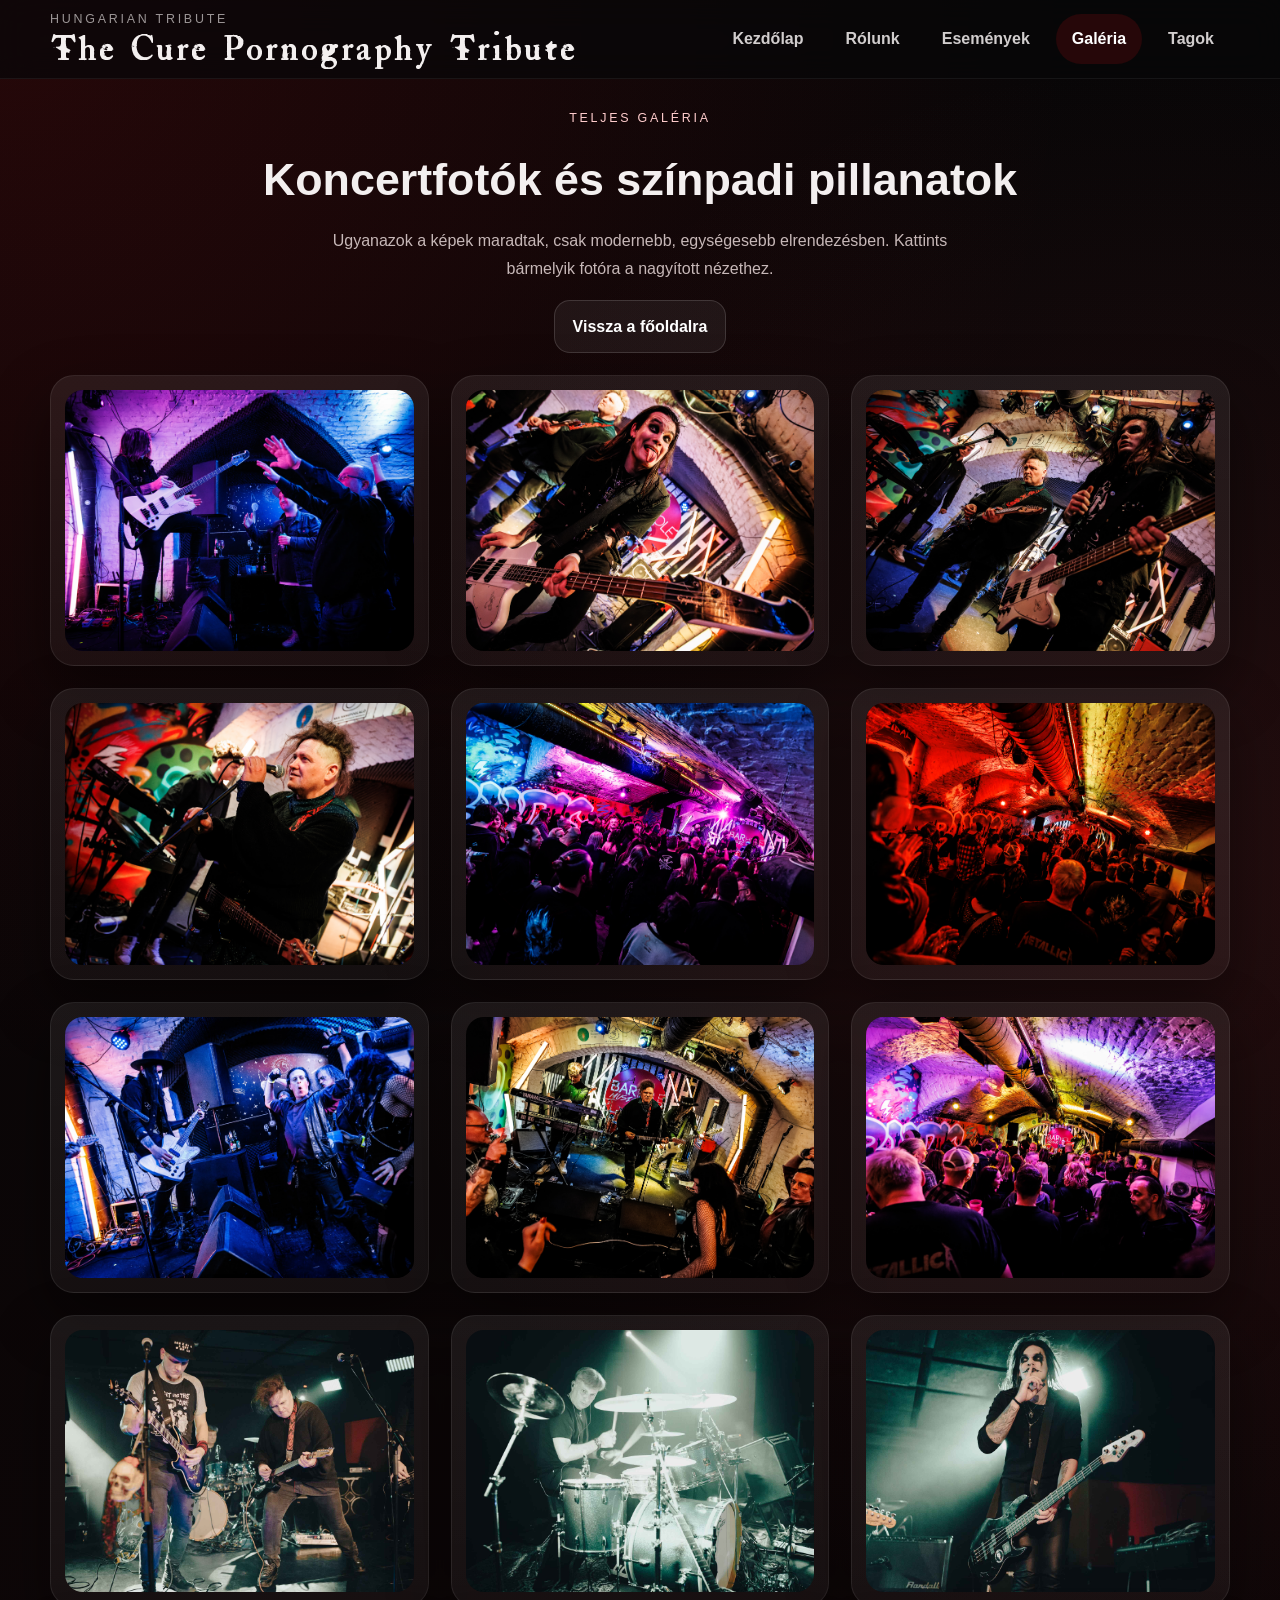
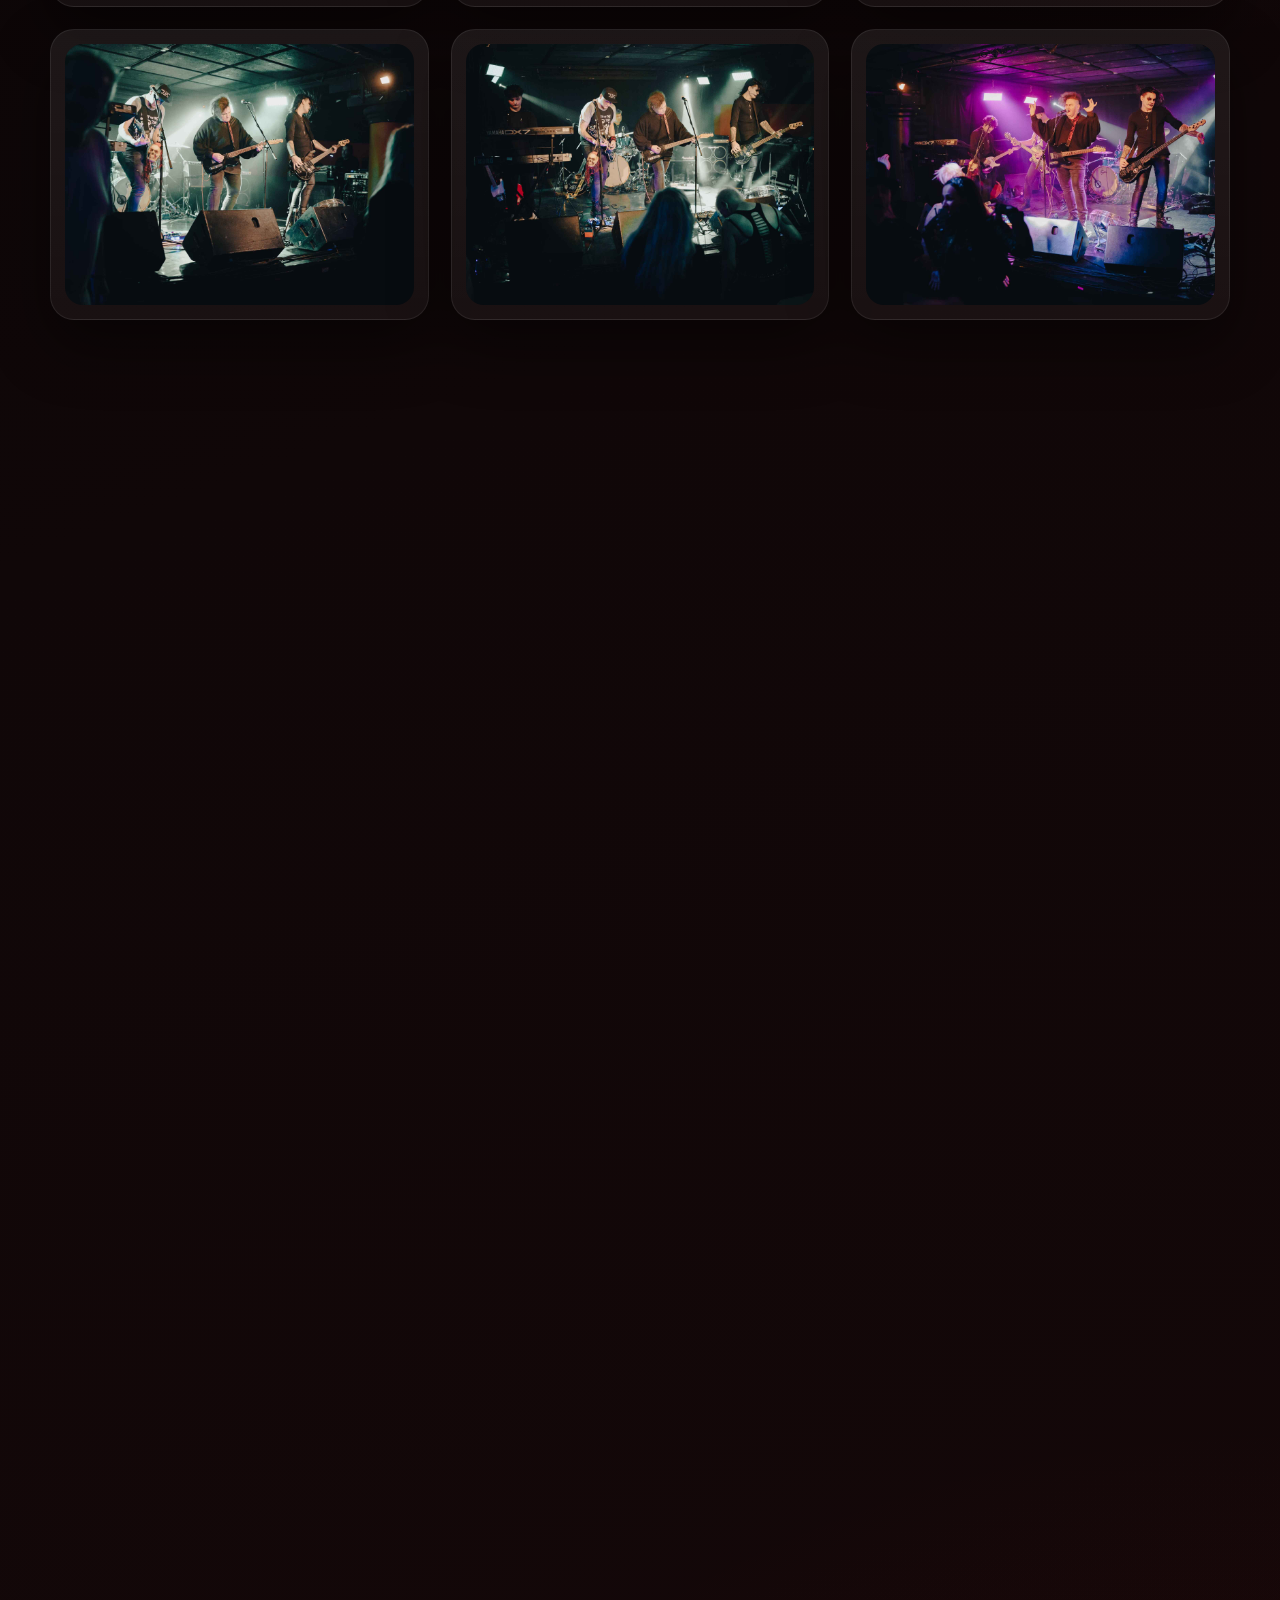
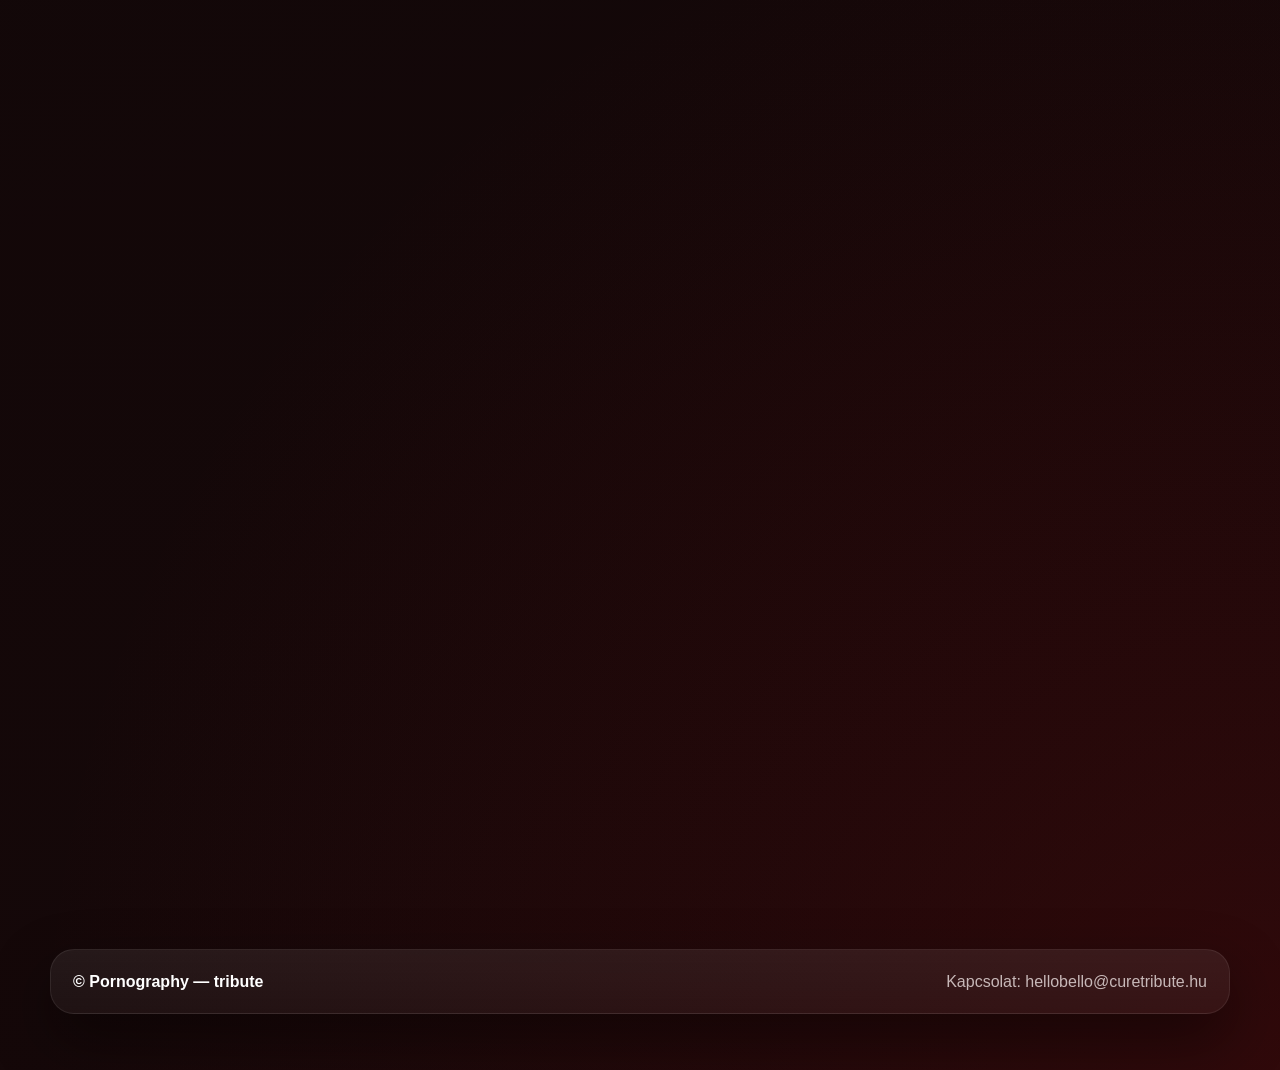
==== index2.html @ 9ff71783 "feltoltes feltoltes" ====
<!doctype html>
<html lang="hu">
<head>
  <meta charset="utf-8" />
  <meta name="viewport" content="width=device-width,initial-scale=1" />
  <meta name="author" content="Gaal Hunor">
  <meta name="keywords" content="The Cure Pornography Tribute, Pornography Tribute">
  <meta name="description" content="Ez a The Cure Pornography Tribute hivatalos oldala">
  <title>The Cure Pornography Tribute – Galéria</title>
  <link rel="stylesheet" href="style.css">
  <script src="JavaScript/app.js" defer></script>
</head>
<body>
  <header class="site-header">
    <div class="inner">
      <a class="brand" href="./index.html">
        <span class="eyebrow">Hungarian Tribute</span>
        <span class="title">The Cure Pornography Tribute</span>
      </a>
      <button class="nav-toggle" aria-label="Menü megnyitása">☰</button>
      <nav class="site-nav">
        <a href="./index.html">Kezdőlap</a>
        <a href="./index3.html">Rólunk</a>
        <a href="./index4.html">Események</a>
        <a class="active" href="./index2.html">Galéria</a>
        <a href="./index5.html">Tagok</a>
      </nav>
    </div>
  </header>

  <section class="section">
    <div class="section-head center reveal">
      <span class="eyebrow">Teljes galéria</span>
      <h2>Koncertfotók és színpadi pillanatok</h2>
      <center>
        <p>Ugyanazok a képek maradtak, csak modernebb, egységesebb elrendezésben. Kattints bármelyik fotóra a nagyított nézethez.</p>
      </center>
      <div class="anchor-box">
        <a class="btn btn-secondary" href="./index.html">Vissza a főoldalra</a>
      </div>
    </div>
    <div class="gallery-grid compact">
        <div class="gallery-card reveal"><img src="./Images/koncert 36.jpg" alt="Koncertkép 24" data-open-modal="true"></div>
        <div class="gallery-card reveal"><img src="./Images/koncert 35.jpg" alt="Koncertkép 24" data-open-modal="true"></div>
        <div class="gallery-card reveal"><img src="./Images/koncert 34.jpg" alt="Koncertkép 24" data-open-modal="true"></div>
        <div class="gallery-card reveal"><img src="./Images/koncert 33.jpg" alt="Koncertkép 24" data-open-modal="true"></div>
        <div class="gallery-card reveal"><img src="./Images/koncert 32.jpg" alt="Koncertkép 24" data-open-modal="true"></div>
        <div class="gallery-card reveal"><img src="./Images/koncert 31.jpg" alt="Koncertkép 24" data-open-modal="true"></div>
        <div class="gallery-card reveal"><img src="./Images/koncert 30.jpg" alt="Koncertkép 24" data-open-modal="true"></div>
        <div class="gallery-card reveal"><img src="./Images/koncert 29.jpg" alt="Koncertkép 24" data-open-modal="true"></div>
        <div class="gallery-card reveal"><img src="./Images/koncert 28.jpg" alt="Koncertkép 24" data-open-modal="true"></div>
        <div class="gallery-card reveal"><img src="./Images/koncert 24.jpg" alt="Koncertkép 24" data-open-modal="true"></div>
        <div class="gallery-card reveal"><img src="./Images/koncert 23.jpg" alt="Koncertkép 23" data-open-modal="true"></div>
        <div class="gallery-card reveal"><img src="./Images/koncert 22.jpg" alt="Koncertkép 22" data-open-modal="true"></div>
        <div class="gallery-card reveal"><img src="./Images/koncert 25.jpg" alt="Koncertkép 25" data-open-modal="true"></div>
        <div class="gallery-card reveal"><img src="./Images/koncert 26.jpg" alt="Koncertkép 26" data-open-modal="true"></div>
        <div class="gallery-card reveal"><img src="./Images/koncert 27.jpg" alt="Koncertkép 27" data-open-modal="true"></div>
        <div class="gallery-card reveal"><img src="./Images/koncert 1.jpg" alt="Koncertkép 1" data-open-modal="true"></div>
        <div class="gallery-card reveal"><img src="./Images/koncert 2.jpg" alt="Koncertkép 2" data-open-modal="true"></div>
        <div class="gallery-card reveal"><img src="./Images/koncert 3.jpg" alt="Koncertkép 3" data-open-modal="true"></div>
        <div class="gallery-card reveal"><img src="./Images/koncert 4.jpg" alt="Koncertkép 4" data-open-modal="true"></div>
        <div class="gallery-card reveal"><img src="./Images/koncert 5.jpg" alt="Koncertkép 5" data-open-modal="true"></div>
        <div class="gallery-card reveal"><img src="./Images/koncert 6.jpg" alt="Koncertkép 6" data-open-modal="true"></div>
        <div class="gallery-card reveal"><img src="./Images/koncert 7.jpg" alt="Koncertkép 7" data-open-modal="true"></div>
        <div class="gallery-card reveal"><img src="./Images/koncert 8.jpg" alt="Koncertkép 8" data-open-modal="true"></div>
        <div class="gallery-card reveal"><img src="./Images/koncert 9.jpg" alt="Koncertkép 9" data-open-modal="true"></div>
        <div class="gallery-card reveal"><img src="./Images/koncert 10.jpg" alt="Koncertkép 10" data-open-modal="true"></div>
        <div class="gallery-card reveal"><img src="./Images/koncert 11.jpg" alt="Koncertkép 11" data-open-modal="true"></div>
        <div class="gallery-card reveal"><img src="./Images/koncert 12.jpg" alt="Koncertkép 12" data-open-modal="true"></div>
        <div class="gallery-card reveal"><img src="./Images/koncert 13.jpg" alt="Koncertkép 13" data-open-modal="true"></div>
        <div class="gallery-card reveal"><img src="./Images/koncert 14.jpg" alt="Koncertkép 14" data-open-modal="true"></div>
        <div class="gallery-card reveal"><img src="./Images/koncert 15.jpg" alt="Koncertkép 15" data-open-modal="true"></div>
        <div class="gallery-card reveal"><img src="./Images/koncert 16.jpg" alt="Koncertkép 16" data-open-modal="true"></div>
        <div class="gallery-card reveal"><img src="./Images/koncert 17.jpg" alt="Koncertkép 17" data-open-modal="true"></div>
        <div class="gallery-card reveal"><img src="./Images/koncert 18.jpg" alt="Koncertkép 18" data-open-modal="true"></div>
        <div class="gallery-card reveal"><img src="./Images/koncert 19.jpg" alt="Koncertkép 19" data-open-modal="true"></div>
        <div class="gallery-card reveal"><img src="./Images/koncert 20.jpg" alt="Koncertkép 20" data-open-modal="true"></div>
        <div class="gallery-card reveal"><img src="./Images/koncert 21.jpg" alt="Koncertkép 21" data-open-modal="true"></div>
    </div>
  </section>

  <div id="modal" class="modal">
    <span class="close" onclick="closeModal()">&times;</span>
    <img class="modal-content" id="modal-img" alt="Nagyított kép">
  </div>

  <footer class="footer">
    <div class="footer-card">
      <div><strong>© Pornography — tribute</strong></div>
      <div>Kapcsolat: hellobello@curetribute.hu</div>
    </div>
  </footer>
</body>
</html>
---- style.css ----
@font-face {
  font-family: 'NewCreation';
  src: url('./fonts/NewCreationRegular.woff2') format('woff2'),
       url('./fonts/NewCreationRegular.woff') format('woff');
  font-display: swap;
}

:root {
  --bg: #060607;
  --bg-soft: #100708;
  --bg-2: #160809;
  --panel: rgba(255,255,255,0.06);
  --panel-strong: rgba(255,255,255,0.10);
  --border: rgba(183, 15, 18, 0.35);
  --text: #f3efef;
  --muted: #c7b8b8;
  --accent: #b70f12;
  --accent-2: #d74145;
  --shadow: 0 25px 60px rgba(0,0,0,0.45);
  --radius: 24px;
  --radius-sm: 18px;
  --content: min(1180px, calc(100% - 32px));
}

* { box-sizing: border-box; }
html { scroll-behavior: smooth; }
body {
  margin: 0;
  color: var(--text);
  font-family: 'Segoe UI', Tahoma, Geneva, Verdana, sans-serif;
  line-height: 1.7;
  background:
    radial-gradient(circle at top left, rgba(183,15,18,0.18), transparent 24%),
    radial-gradient(circle at 90% 20%, rgba(215,65,69,0.12), transparent 22%),
    radial-gradient(circle at bottom right, rgba(183,15,18,0.16), transparent 28%),
    linear-gradient(160deg, var(--bg), var(--bg-soft) 46%, var(--bg-2));
  min-height: 100vh;
}
body::before {
  content: '';
  position: fixed;
  inset: 0;
  pointer-events: none;
  background:
    linear-gradient(rgba(255,255,255,0.015), rgba(255,255,255,0.015)),
    repeating-linear-gradient(
      to bottom,
      rgba(255,255,255,0.02) 0,
      rgba(255,255,255,0.02) 1px,
      transparent 1px,
      transparent 4px
    );
  opacity: 0.18;
}
img { max-width: 100%; display: block; }
a { color: inherit; text-decoration: none; }
.container { width: var(--content); margin: 0 auto; }
.page-shell { padding-bottom: 56px; }

.site-header {
  position: sticky;
  top: 0;
  z-index: 1000;
  background: rgba(8,8,9,0.72);
  backdrop-filter: blur(16px);
  border-bottom: 1px solid rgba(255,255,255,0.06);
}
.site-header .inner {
  width: var(--content);
  margin: 0 auto;
  display: flex;
  align-items: center;
  justify-content: space-between;
  gap: 20px;
  min-height: 78px;
}
.brand {
  display: flex;
  flex-direction: column;
  gap: 2px;
}
.brand .eyebrow {
  font-size: 0.78rem;
  text-transform: uppercase;
  letter-spacing: 0.22em;
  color: rgba(243,239,239,0.62);
}
.brand .title {
  font-family: 'NewCreation', serif;
  font-size: clamp(1.6rem, 3vw, 2.55rem);
  line-height: 0.95;
  color: var(--text);
}
.nav-toggle {
  display: none;
  width: 48px;
  height: 48px;
  border-radius: 14px;
  border: 1px solid rgba(255,255,255,0.12);
  background: rgba(255,255,255,0.05);
  color: var(--text);
  font-size: 1.5rem;
  cursor: pointer;
}
.site-nav {
  display: flex;
  gap: 10px;
  flex-wrap: wrap;
  align-items: center;
}
.site-nav a {
  padding: 11px 16px;
  border-radius: 999px;
  color: rgba(243,239,239,0.86);
  transition: 0.25s ease;
  font-weight: 600;
}
.site-nav a:hover,
.site-nav a.active {
  background: rgba(183,15,18,0.18);
  color: #fff;
}
.site-nav a.cta-link {
  border: 1px solid rgba(183,15,18,0.5);
  background: linear-gradient(135deg, rgba(183,15,18,0.22), rgba(183,15,18,0.10));
}

.hero {
  padding: 56px 0 34px;
}
.hero-grid {
  width: var(--content);
  margin: 0 auto;
  display: grid;
  grid-template-columns: 1.15fr 0.85fr;
  gap: 28px;
  align-items: center;
}
.badge {
  display: inline-flex;
  align-items: center;
  gap: 10px;
  padding: 10px 16px;
  border-radius: 999px;
  background: rgba(183,15,18,0.14);
  border: 1px solid rgba(183,15,18,0.34);
  color: #ffd5d5;
  font-size: 0.9rem;
  margin-bottom: 18px;
}
.hero h1 {
  font-family: 'NewCreation', serif;
  font-size: clamp(3.2rem, 8vw, 6.8rem);
  line-height: 0.86;
  margin: 0 0 18px;
}
.hero p {
  color: var(--muted);
  max-width: 62ch;
  margin: 0 0 24px;
  font-size: 1.05rem;
}
.hero-actions, .button-row {
  display: flex;
  gap: 14px;
  flex-wrap: wrap;
}
.btn {
  display: inline-flex;
  align-items: center;
  justify-content: center;
  gap: 8px;
  min-height: 50px;
  padding: 12px 18px;
  border-radius: 16px;
  border: 1px solid transparent;
  color: #fff;
  font-weight: 700;
  cursor: pointer;
  transition: transform 0.2s ease, border-color 0.2s ease, background 0.2s ease;
}
.btn:hover { transform: translateY(-2px); }
.btn-primary {
  background: linear-gradient(135deg, var(--accent), var(--accent-2));
  box-shadow: 0 16px 34px rgba(183,15,18,0.25);
}
.btn-secondary {
  background: rgba(255,255,255,0.06);
  border-color: rgba(255,255,255,0.14);
}
.hero-card,
.panel,
.card,
.event-card,
.member-card,
.gallery-card,
.article-card,
.quote-card,
.audio-card,
.footer-card {
  background: linear-gradient(180deg, rgba(255,255,255,0.07), rgba(255,255,255,0.045));
  border: 1px solid rgba(255,255,255,0.08);
  border-radius: var(--radius);
  box-shadow: var(--shadow);
}
.hero-card {
  overflow: hidden;
}
.hero-card img {
  width: 100%;
  aspect-ratio: 4 / 4.6;
  object-fit: cover;
}
.hero-card .meta {
  padding: 20px 22px 24px;
}
.hero-card h3 { margin: 0 0 8px; font-size: 1.35rem; }
.hero-card p { margin: 0; color: var(--muted); }

.stats {
  display: grid;
  grid-template-columns: repeat(3, 1fr);
  gap: 14px;
  margin-top: 20px;
}
.stat {
  padding: 18px;
  border-radius: 20px;
  background: rgba(255,255,255,0.05);
  border: 1px solid rgba(255,255,255,0.08);
  text-align: center;
}
.stat strong {
  display: block;
  font-size: 1.15rem;
  margin-bottom: 5px;
}
.stat span {
  color: var(--muted);
  font-size: 0.95rem;
}

.section { padding: 24px 0 0; }
.section-head {
  width: var(--content);
  margin: 0 auto 22px;
}
.section-head.center { text-align: center; }
.section-head .eyebrow {
  display: inline-block;
  color: #ffcdcd;
  text-transform: uppercase;
  letter-spacing: 0.22em;
  font-size: 0.78rem;
  margin-bottom: 12px;
}
.section-head h2 {
  margin: 0 0 10px;
  font-size: clamp(1.9rem, 3.5vw, 3rem);
}
.section-head p {
  color: var(--muted);
  margin: 0;
  max-width: 75ch;
}

.grid-3,
.grid-4,
.member-grid,
.event-grid,
.gallery-grid,
.feature-grid {
  width: var(--content);
  margin: 0 auto;
  display: grid;
  gap: 22px;
}
.grid-3, .event-grid { grid-template-columns: repeat(3, minmax(0,1fr)); }
.grid-4, .member-grid { grid-template-columns: repeat(4, minmax(0,1fr)); }
.feature-grid { grid-template-columns: repeat(2, minmax(0,1fr)); }
.gallery-grid { grid-template-columns: repeat(3, minmax(0,1fr)); }
.card, .event-card, .member-card, .gallery-card, .panel, .article-card, .quote-card, .audio-card {
  padding: 24px;
}
.card h3, .event-card h3, .member-card h3, .article-card h3 { margin: 0 0 10px; }
.card p, .event-card p, .member-card p, .article-card p, .panel p, .quote-card p { color: var(--muted); margin-top: 0; }
.icon-chip {
  width: 54px;
  height: 54px;
  display: grid;
  place-items: center;
  border-radius: 16px;
  margin-bottom: 16px;
  background: linear-gradient(135deg, rgba(183,15,18,0.22), rgba(255,255,255,0.07));
  border: 1px solid rgba(255,255,255,0.08);
  font-size: 1.35rem;
}

.about-teaser {
  width: var(--content);
  margin: 0 auto;
  display: grid;
  grid-template-columns: 1fr 1fr;
  gap: 22px;
}
.quote-card blockquote {
  margin: 0 0 14px;
  font-size: 1.12rem;
  line-height: 1.8;
}
.quote-card .quote-mark {
  font-size: 3rem;
  color: rgba(215,65,69,0.7);
  line-height: 1;
  margin-bottom: 10px;
}

.strip {
  width: var(--content);
  margin: 28px auto 0;
  padding: 18px 20px;
  border-radius: 20px;
  border: 1px solid rgba(183,15,18,0.28);
  background: rgba(183,15,18,0.12);
  display: flex;
  align-items: center;
  justify-content: space-between;
  gap: 18px;
  flex-wrap: wrap;
}
.strip p { margin: 0; color: #ffe4e4; }

.gallery-grid img {
  width: 100%;
  aspect-ratio: 4 / 3;
  object-fit: cover;
  border-radius: 18px;
  cursor: pointer;
  transition: transform 0.25s ease, box-shadow 0.25s ease;
}
.gallery-grid img:hover {
  transform: translateY(-4px) scale(1.01);
  box-shadow: 0 20px 30px rgba(0,0,0,0.28);
}
.gallery-card { padding: 16px; }
.gallery-card.wide { grid-column: span 2; }
.gallery-card.tall img { aspect-ratio: 4 / 5; }
.gallery-grid.compact .gallery-card { padding: 14px; }
.gallery-grid.compact img { aspect-ratio: 4 / 3; }

.article-wrap {
  width: min(920px, calc(100% - 32px));
  margin: 0 auto;
  display: grid;
  gap: 18px;
}
.article-hero {
  padding: 26px;
  text-align: center;
}
.article-hero h1 {
  margin: 0 0 10px;
  font-size: clamp(2.1rem, 5vw, 3.4rem);
}
.article-body {
  padding: 32px;
}
.article-body h2 {
  margin: 0 0 14px;
  font-size: 2rem;
}
.article-body p {
  margin: 0 0 18px;
  color: var(--muted);
}
.article-body p.question {
  color: #fff;
  font-weight: 700;
}
.anchor-box {
  display: flex;
  gap: 12px;
  justify-content: center;
  flex-wrap: wrap;
  margin-top: 18px;
}

.event-card {
  display: flex;
  flex-direction: column;
  gap: 16px;
}
.event-card .date-pill {
  display: inline-flex;
  width: fit-content;
  padding: 8px 12px;
  border-radius: 999px;
  background: rgba(183,15,18,0.16);
  border: 1px solid rgba(183,15,18,0.36);
  color: #ffd9d9;
  font-weight: 700;
}
.event-card .place {
  color: #fff;
  font-size: 1.05rem;
  font-weight: 700;
}
.event-card .event-meta {
  display: grid;
  gap: 6px;
  color: var(--muted);
}

.member-card { text-align: center; padding: 18px; }
.member-card img {
  width: 100%;
  aspect-ratio: 1 / 1;
  object-fit: cover;
  border-radius: 22px;
  margin-bottom: 18px;
}
.member-card .role {
  color: #ffd1d1;
  font-weight: 700;
  margin-bottom: 6px;
}
.member-card p { margin-bottom: 0; }

.footer {
  padding: 34px 0 56px;
}
.footer-card {
  width: var(--content);
  margin: 0 auto;
  padding: 18px 22px;
  display: flex;
  align-items: center;
  justify-content: space-between;
  gap: 16px;
  flex-wrap: wrap;
  color: var(--muted);
}
.footer-card strong { color: #fff; }

.music-player {
  position: fixed;
  left: 50%;
  bottom: 22px;
  transform: translate(-50%, 140%);
  width: min(900px, calc(100% - 24px));
  z-index: 1200;
  transition: transform 0.35s ease;
}
.music-player.active { transform: translate(-50%, 0); }
.audio-card {
  display: grid;
  grid-template-columns: 1fr auto;
  gap: 18px;
  align-items: center;
  padding: 18px 20px;
}
.track-title { font-size: 1.05rem; font-weight: 700; }
.track-sub { color: var(--muted); font-size: 0.92rem; }
.progress-row, .audio-controls, .volume {
  display: flex;
  align-items: center;
  gap: 10px;
}
.audio-controls { justify-content: flex-end; }
.icon-btn {
  width: 44px;
  height: 44px;
  border-radius: 14px;
  border: 1px solid rgba(255,255,255,0.12);
  background: rgba(255,255,255,0.06);
  color: #fff;
  cursor: pointer;
}
input[type="range"] {
  width: 100%;
  accent-color: var(--accent-2);
}
.close-player { font-size: 1rem; }

.modal {
  display: none;
  position: fixed;
  inset: 0;
  z-index: 1300;
  background: rgba(0,0,0,0.92);
  padding: 32px;
  align-items: center;
  justify-content: center;
}
.modal.open { display: flex; }
.modal-content {
  max-width: min(1100px, 92vw);
  max-height: 84vh;
  border-radius: 22px;
  border: 1px solid rgba(255,255,255,0.14);
  box-shadow: var(--shadow);
}
.close {
  position: absolute;
  top: 18px;
  right: 22px;
  font-size: 2rem;
  cursor: pointer;
  color: #fff;
}

.reveal {
  opacity: 0;
  transform: translateY(24px);
  transition: opacity 0.7s ease, transform 0.7s ease;
}
.reveal.show {
  opacity: 1;
  transform: translateY(0);
}

@media (max-width: 1024px) {
  .hero-grid,
  .about-teaser,
  .feature-grid,
  .grid-4,
  .member-grid,
  .grid-3,
  .event-grid,
  .gallery-grid {
    grid-template-columns: repeat(2, minmax(0,1fr));
  }
  .hero-grid { grid-template-columns: 1fr; }
  .stats { grid-template-columns: repeat(3, 1fr); }
}

@media (max-width: 780px) {
  .site-header .inner { min-height: 74px; }
  .nav-toggle { display: inline-grid; place-items: center; }
  .site-nav {
    position: absolute;
    top: 78px;
    left: 16px;
    right: 16px;
    display: none;
    flex-direction: column;
    align-items: stretch;
    gap: 6px;
    padding: 10px;
    border-radius: 20px;
    background: rgba(8,8,9,0.95);
    border: 1px solid rgba(255,255,255,0.08);
    box-shadow: var(--shadow);
  }
  .site-nav.open { display: flex; }
  .site-nav a { border-radius: 14px; }
  .grid-3,
  .grid-4,
  .member-grid,
  .event-grid,
  .gallery-grid,
  .about-teaser,
  .feature-grid,
  .stats {
    grid-template-columns: 1fr;
  }
  .gallery-card.wide { grid-column: span 1; }
  .audio-card { grid-template-columns: 1fr; }
  .audio-controls { justify-content: flex-start; }
  .article-body { padding: 24px 18px; }
}
.music-player {
    background: #111;
    border-radius: 25px;
}
@media (max-width: 768px) {
    .stats {
        display: none !important;
    }
}
/* ===== DESKTOP (nagy képernyő) → 3 - 2 ===== */
.member-grid {
  display: grid !important;
  grid-template-columns: repeat(6, 1fr);
  gap: 24px;
}

/* felső 3 */
.member-card:nth-child(1),
.member-card:nth-child(2),
.member-card:nth-child(3) {
  grid-column: span 2;
}

/* alsó 2 középen */
.member-card:nth-child(4) {
  grid-column: 2 / span 2;
}

.member-card:nth-child(5) {
  grid-column: 4 / span 2;
}

/* ===== TABLET → 2 - 2 - 1 ===== */
@media (max-width: 1000px) {
  .member-grid {
    grid-template-columns: repeat(2, 1fr) !important;
  }

  .member-grid .member-card {
    grid-column: auto !important;
    max-width: none !important;
    margin: 0 !important;
    justify-self: stretch !important;
  }

  /* UTOLSÓ KÁRTYA KÖZÉPRE */
  .member-grid .member-card:nth-child(5) {
    grid-column: 1 / -1 !important;
    justify-self: center !important;
    max-width: 391px !important;
  }
}
/* ===== MOBIL → 1 - 1 - 1 - 1 - 1 ===== */
@media (max-width: 600px) {
  .member-grid {
    grid-template-columns: 1fr !important;
  }

  .member-card {
    grid-column: auto !important;
    max-width: 100%;
  }
}
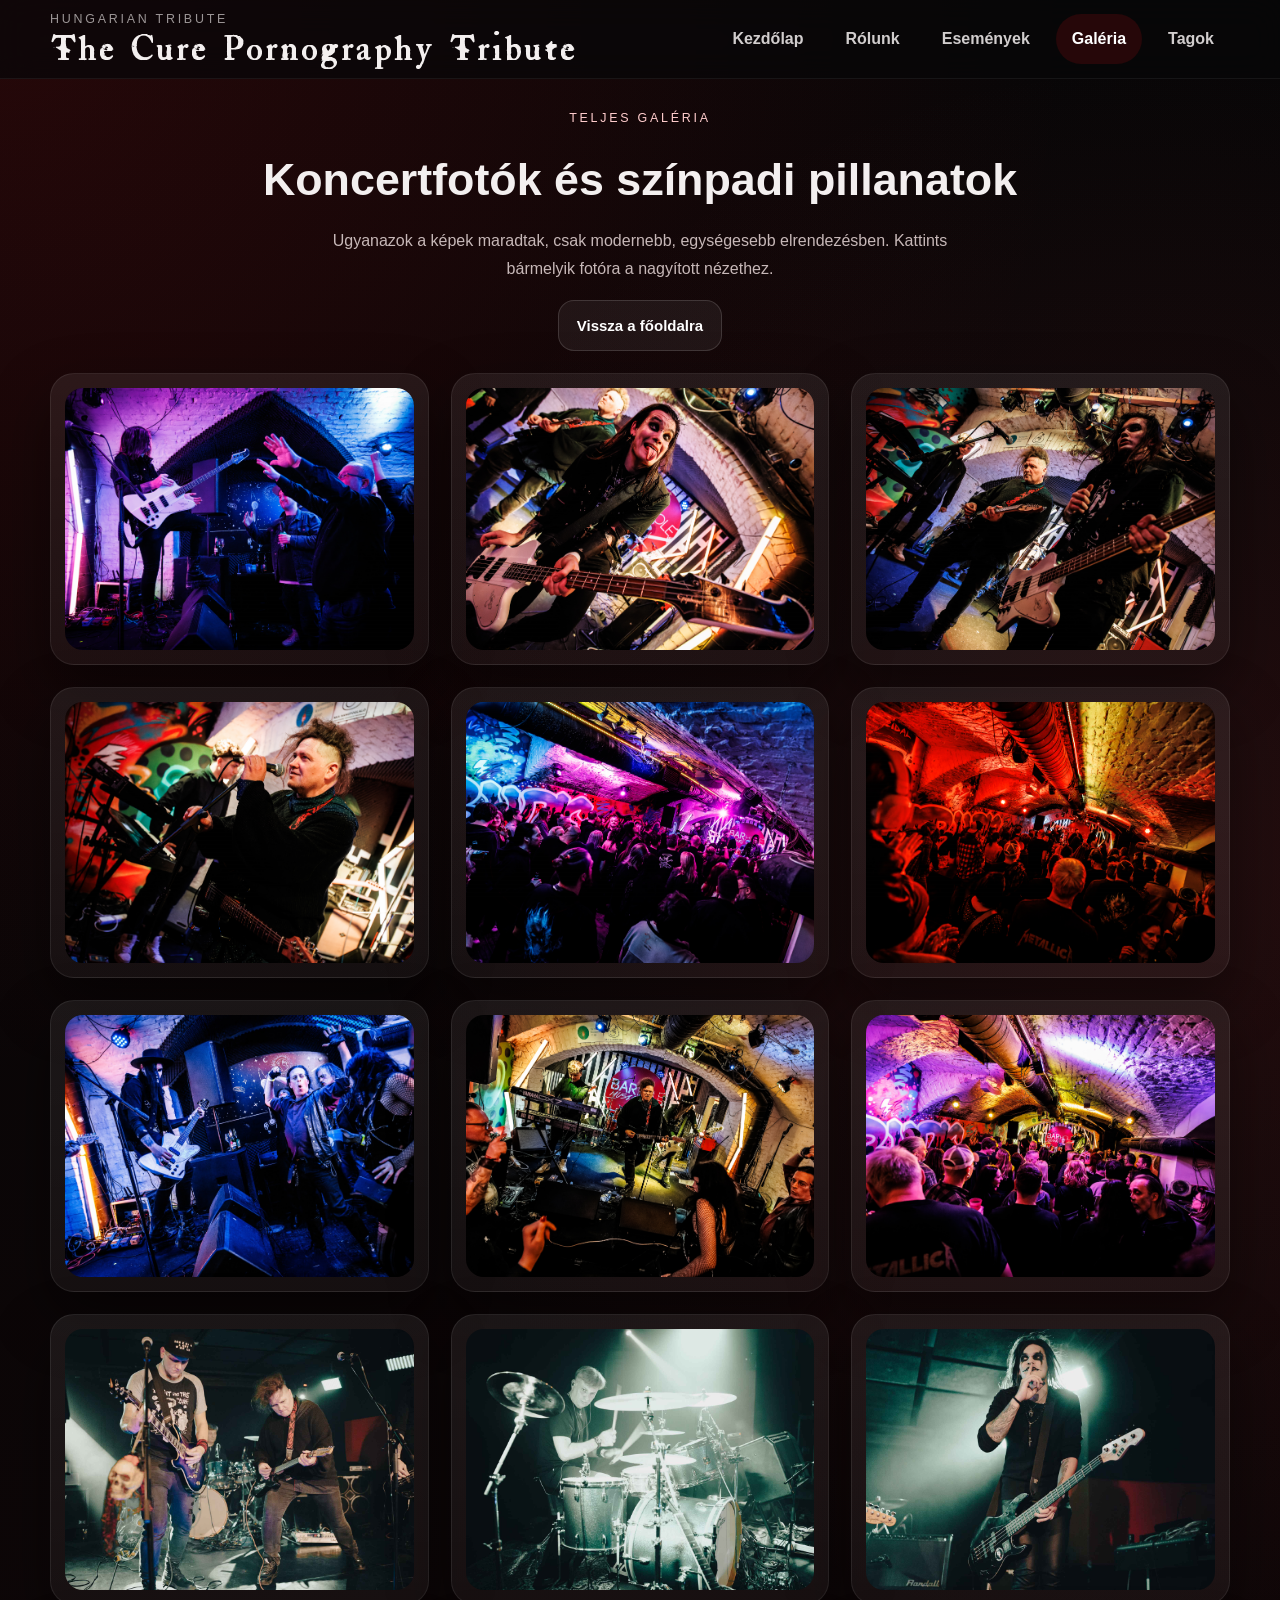
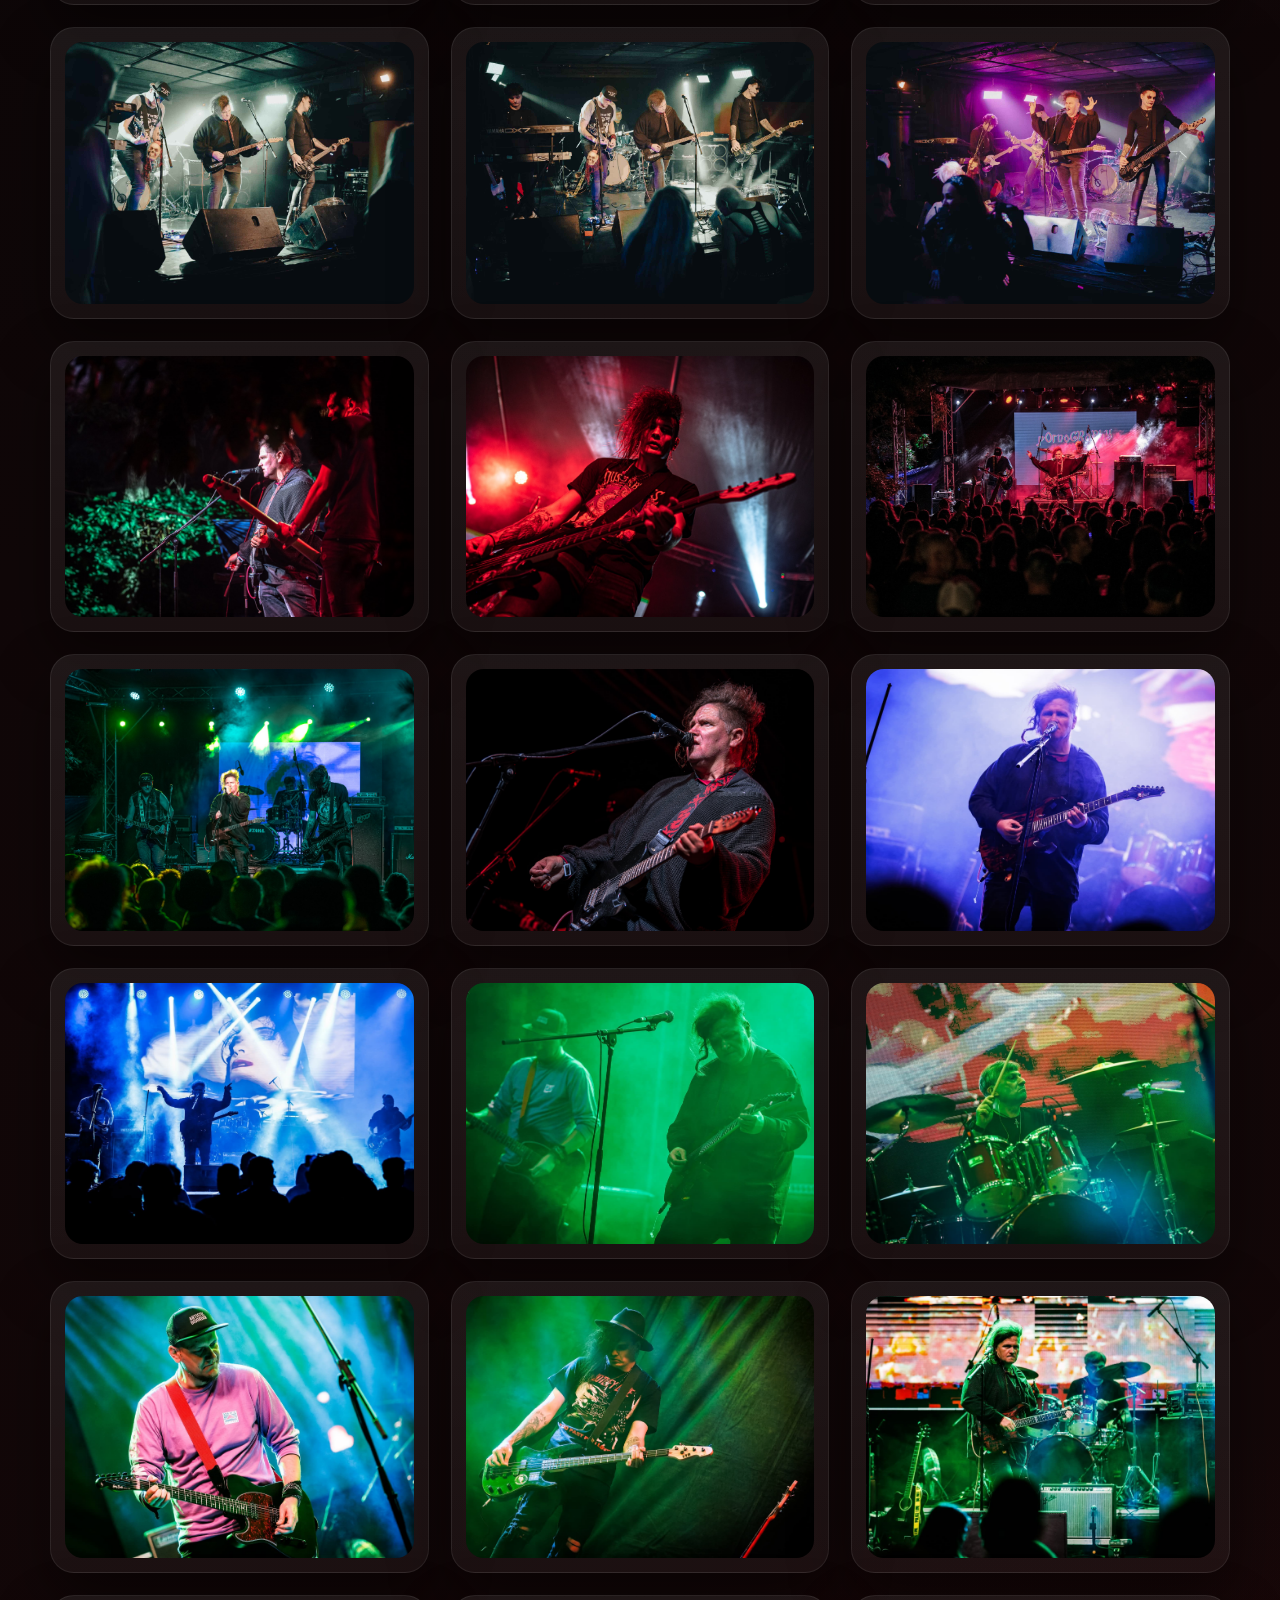
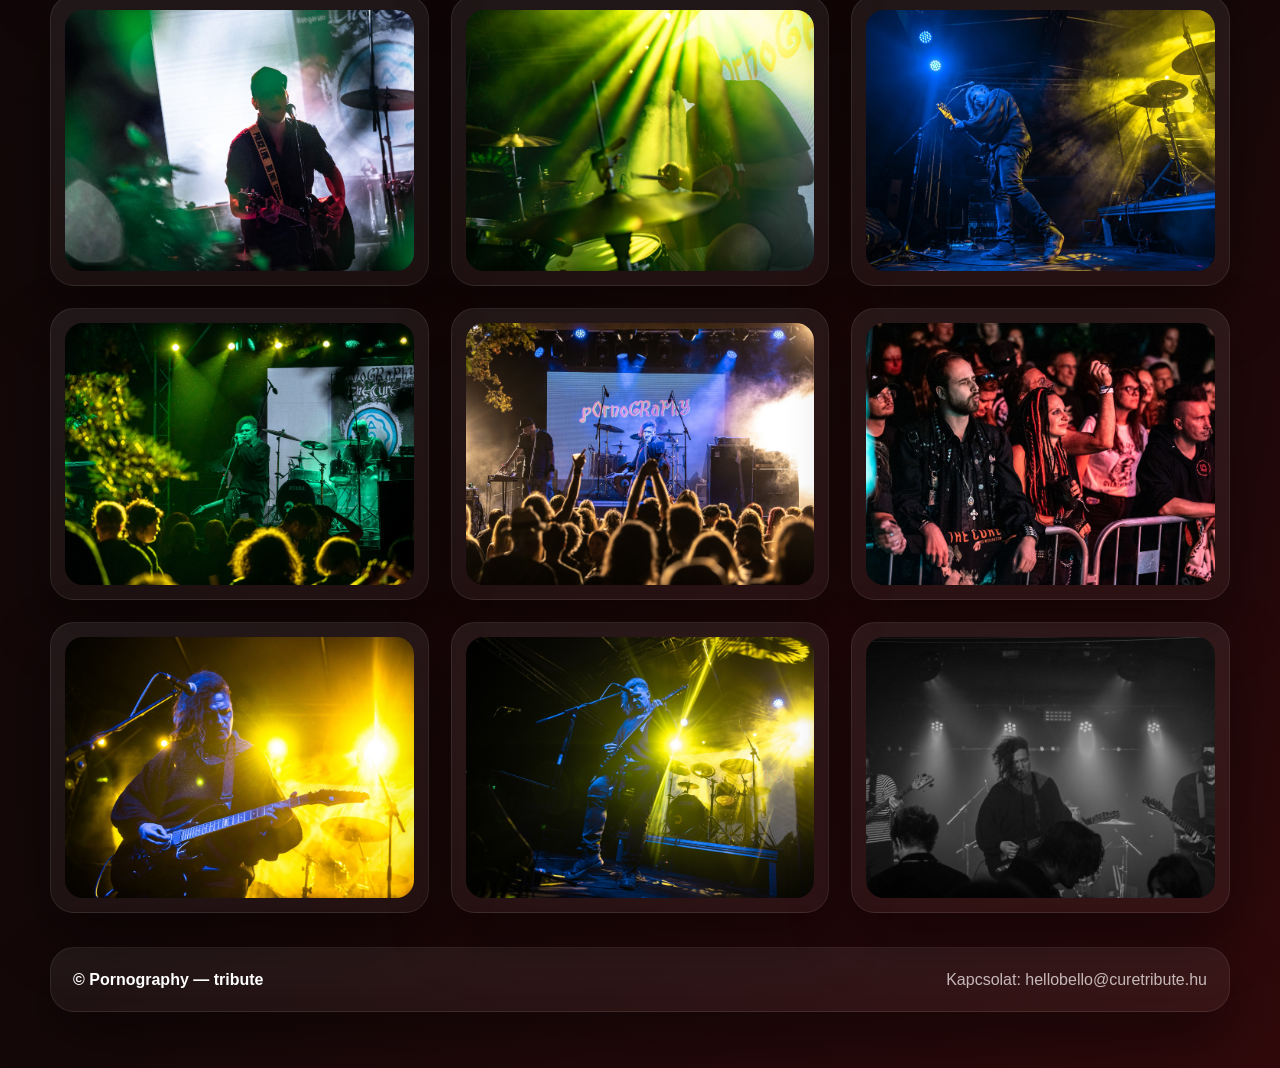
==== commit 1b7963d4: "iphone fix 1" ====
--- a/index2.html
+++ b/index2.html
@@ -2,7 +2,8 @@
 <html lang="hu">
 <head>
   <meta charset="utf-8" />
-  <meta name="viewport" content="width=device-width,initial-scale=1" />
+  <meta name="viewport" content="width=device-width, initial-scale=1, viewport-fit=cover">
+  <meta name="theme-color" content="#060607">
   <meta name="author" content="Gaal Hunor">
   <meta name="keywords" content="The Cure Pornography Tribute, Pornography Tribute">
   <meta name="description" content="Ez a The Cure Pornography Tribute hivatalos oldala">
--- a/style.css
+++ b/style.css
@@ -36,6 +36,8 @@
     radial-gradient(circle at bottom right, rgba(183,15,18,0.16), transparent 28%),
     linear-gradient(160deg, var(--bg), var(--bg-soft) 46%, var(--bg-2));
   min-height: 100vh;
+  padding-top: env(safe-area-inset-top);
+  padding-bottom: env(safe-area-inset-bottom);
 }
 body::before {
   content: '';
@@ -632,4 +634,20 @@
     grid-column: auto !important;
     max-width: 100%;
   }
+}
+
+
+.reveal {
+  opacity: 1 !important;
+  transform: none !important;
+  transition: none !important;
+}
+
+.reveal.show {
+  opacity: 1 !important;
+  transform: none !important;
+}
+.btn {
+  font-family: 'Segoe UI', Tahoma, Geneva, Verdana, sans-serif !important;
+  font-size: 15px;
 }
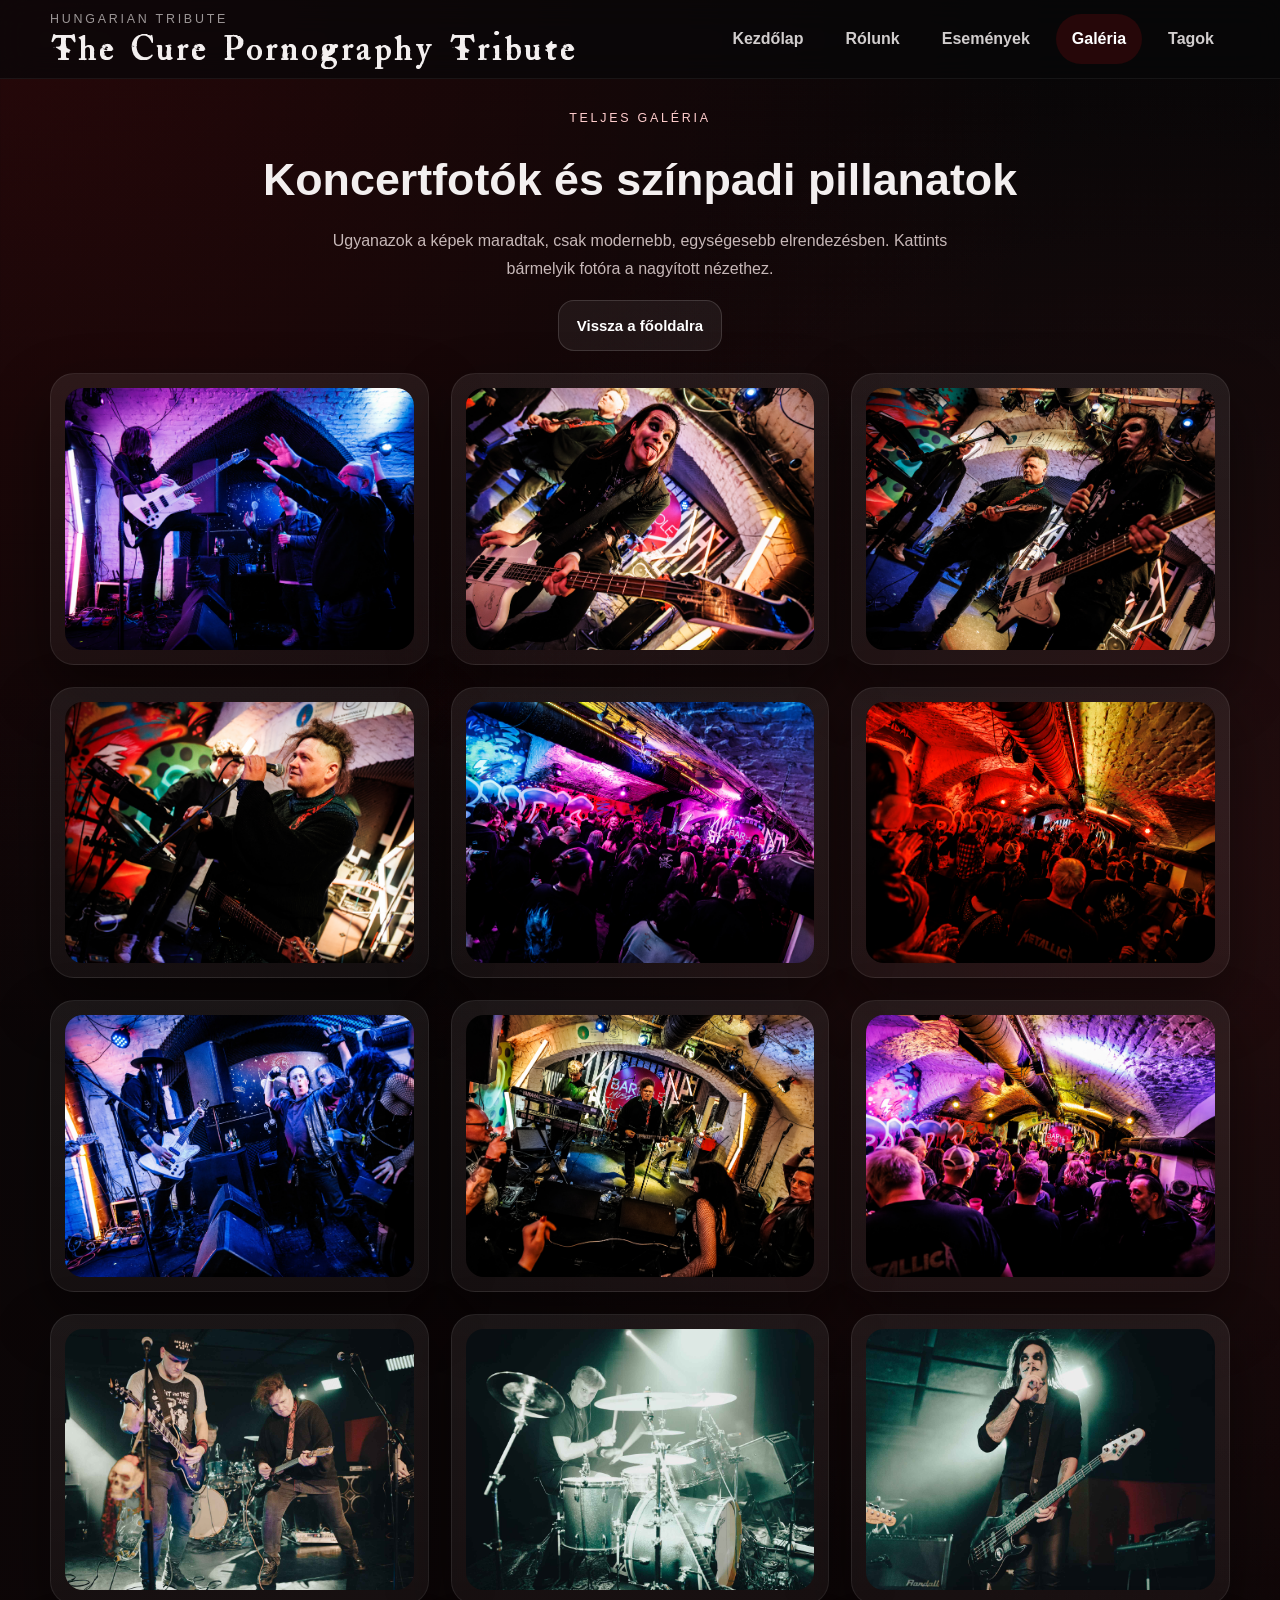
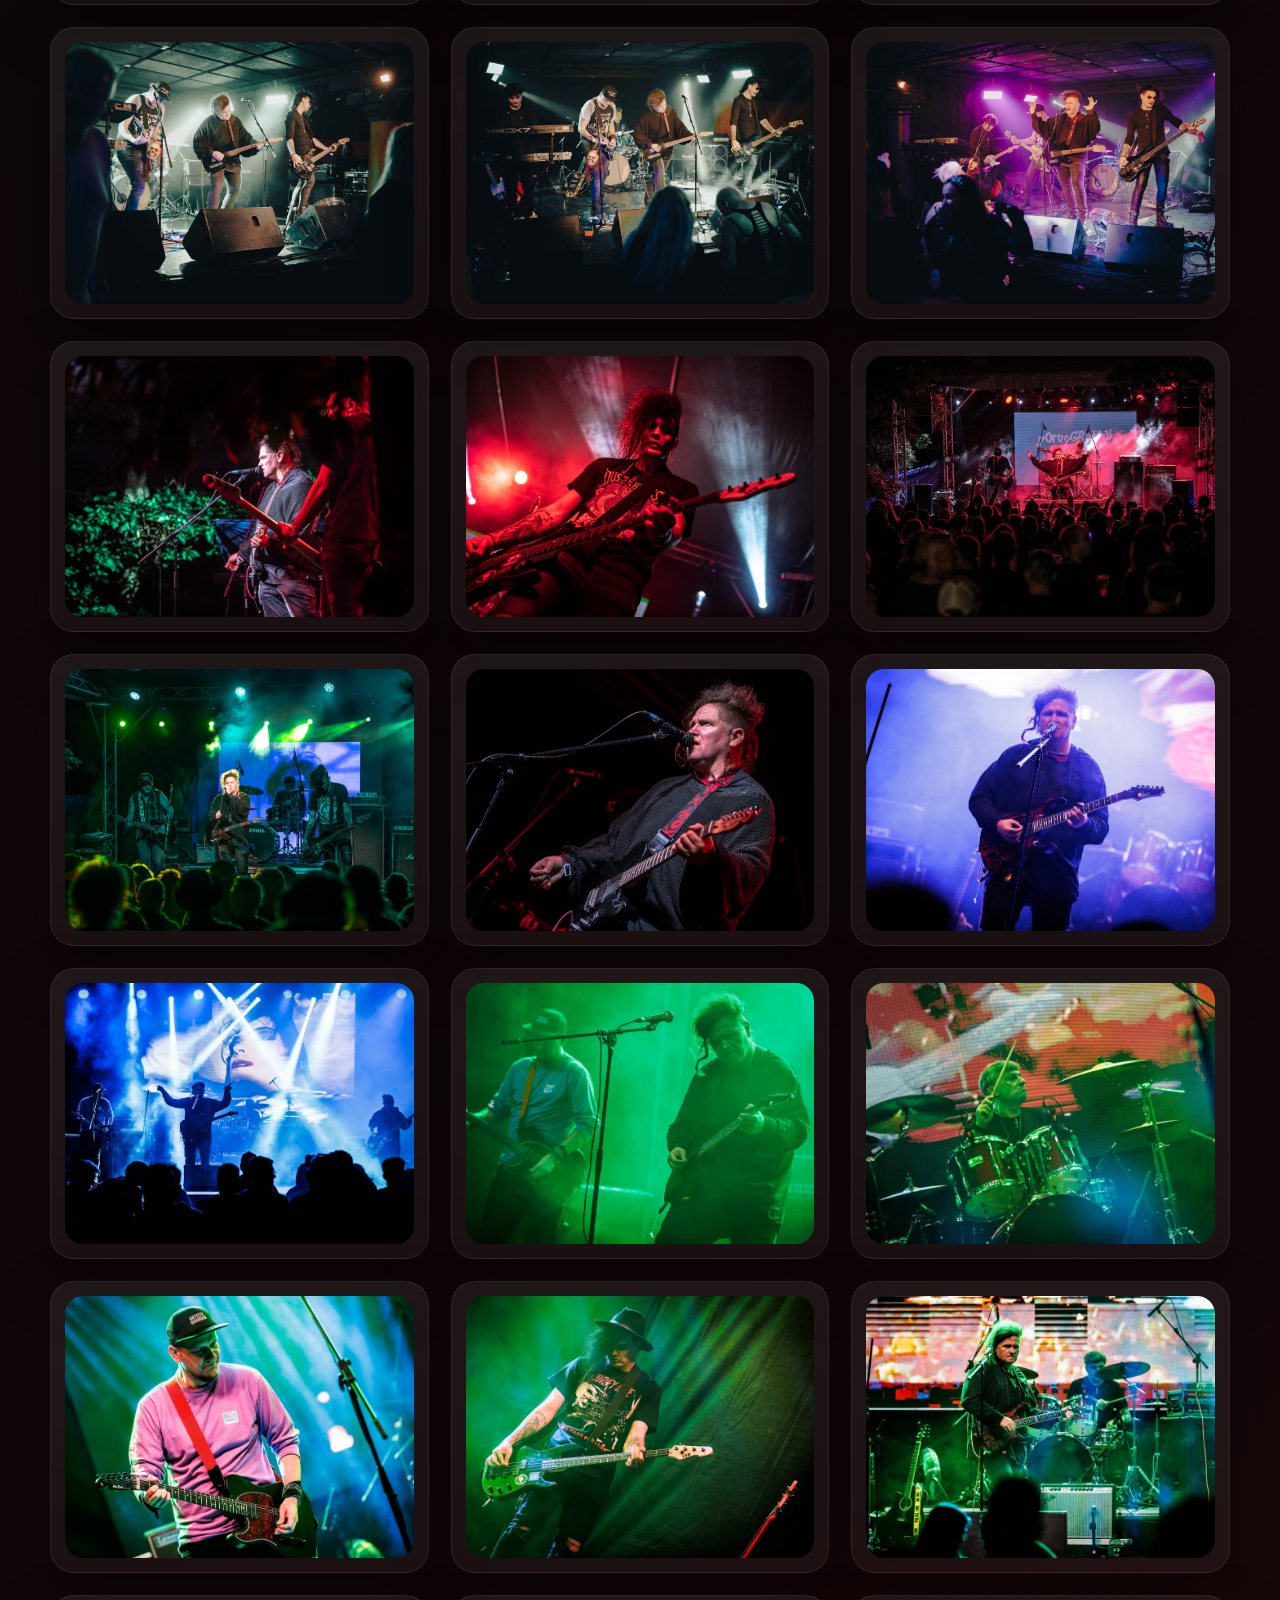
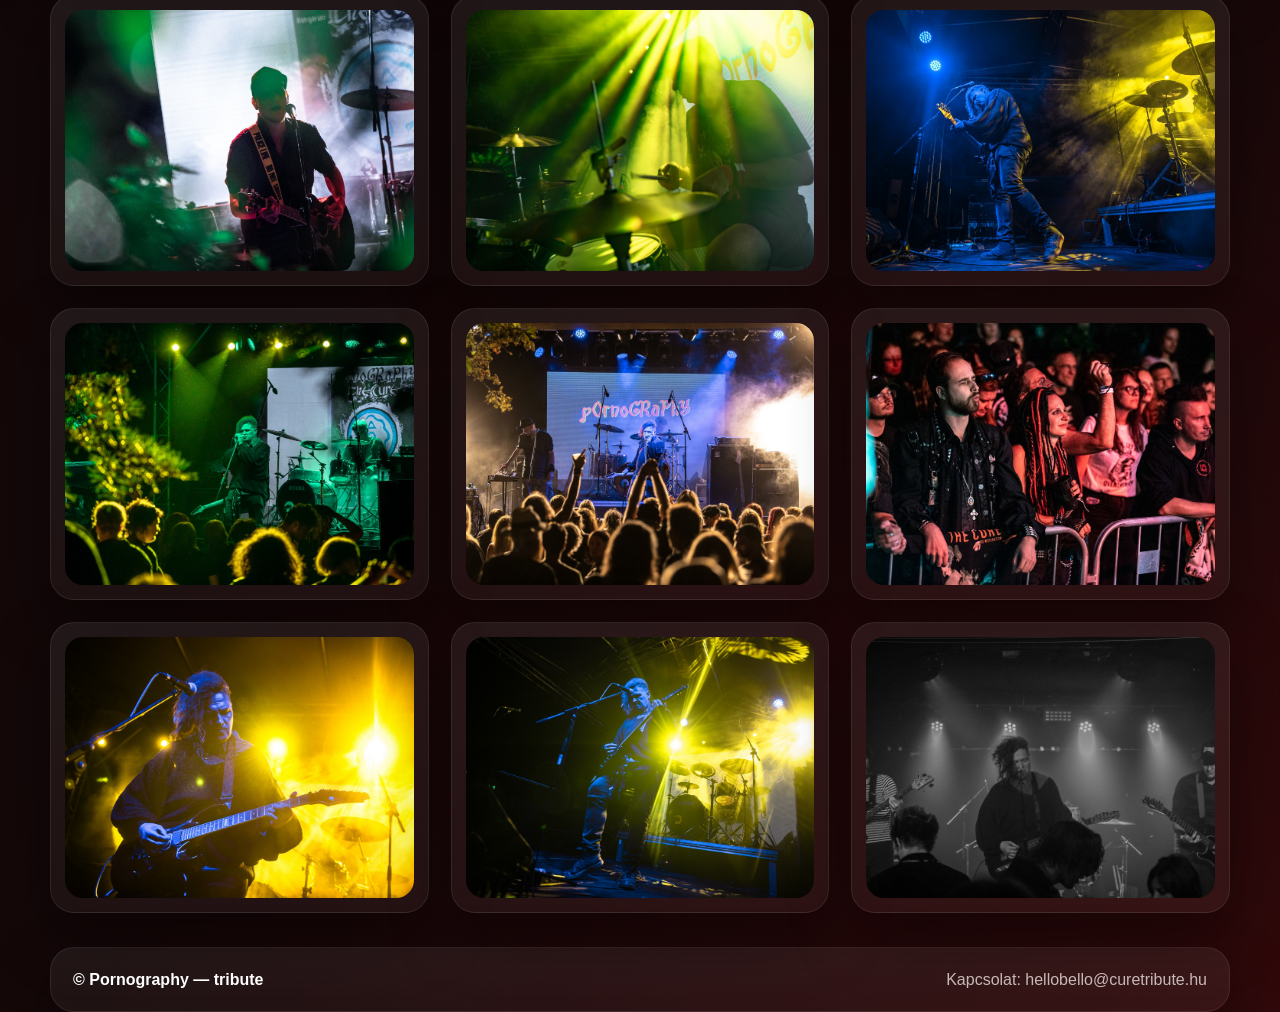
==== commit 6bc6038d: "iphone fix 2" ====
--- a/index2.html
+++ b/index2.html
@@ -4,6 +4,8 @@
   <meta charset="utf-8" />
   <meta name="viewport" content="width=device-width, initial-scale=1, viewport-fit=cover">
   <meta name="theme-color" content="#060607">
+  <meta name="apple-mobile-web-app-capable" content="yes">
+  <meta name="apple-mobile-web-app-status-bar-style" content="black-translucent">
   <meta name="author" content="Gaal Hunor">
   <meta name="keywords" content="The Cure Pornography Tribute, Pornography Tribute">
   <meta name="description" content="Ez a The Cure Pornography Tribute hivatalos oldala">
--- a/style.css
+++ b/style.css
@@ -650,4 +650,45 @@
 .btn {
   font-family: 'Segoe UI', Tahoma, Geneva, Verdana, sans-serif !important;
   font-size: 15px;
+}
+
+html {
+  background: #060607 !important;
+  min-height: 100% !important;
+}
+
+body {
+  margin: 0 !important;
+  min-height: 100vh !important;
+  min-height: 100dvh !important;
+  background-color: #060607 !important;
+}
+
+body::before {
+  content: '' !important;
+  position: fixed !important;
+  inset: 0 !important;
+  z-index: -1 !important;
+  pointer-events: none !important;
+  background:
+    radial-gradient(circle at top left, rgba(183,15,18,0.18), transparent 24%),
+    radial-gradient(circle at 90% 20%, rgba(215,65,69,0.12), transparent 22%),
+    radial-gradient(circle at bottom right, rgba(183,15,18,0.16), transparent 28%),
+    linear-gradient(160deg, #060607, #100708 46%, #160809) !important;
+}
+
+.site-header {
+  padding-top: env(safe-area-inset-top) !important;
+}
+
+.footer,
+.page-shell,
+body {
+  padding-bottom: env(safe-area-inset-bottom) !important;
+}
+@supports (-webkit-touch-callout: none) {
+  html,
+  body {
+    background: #060607 !important;
+  }
 }
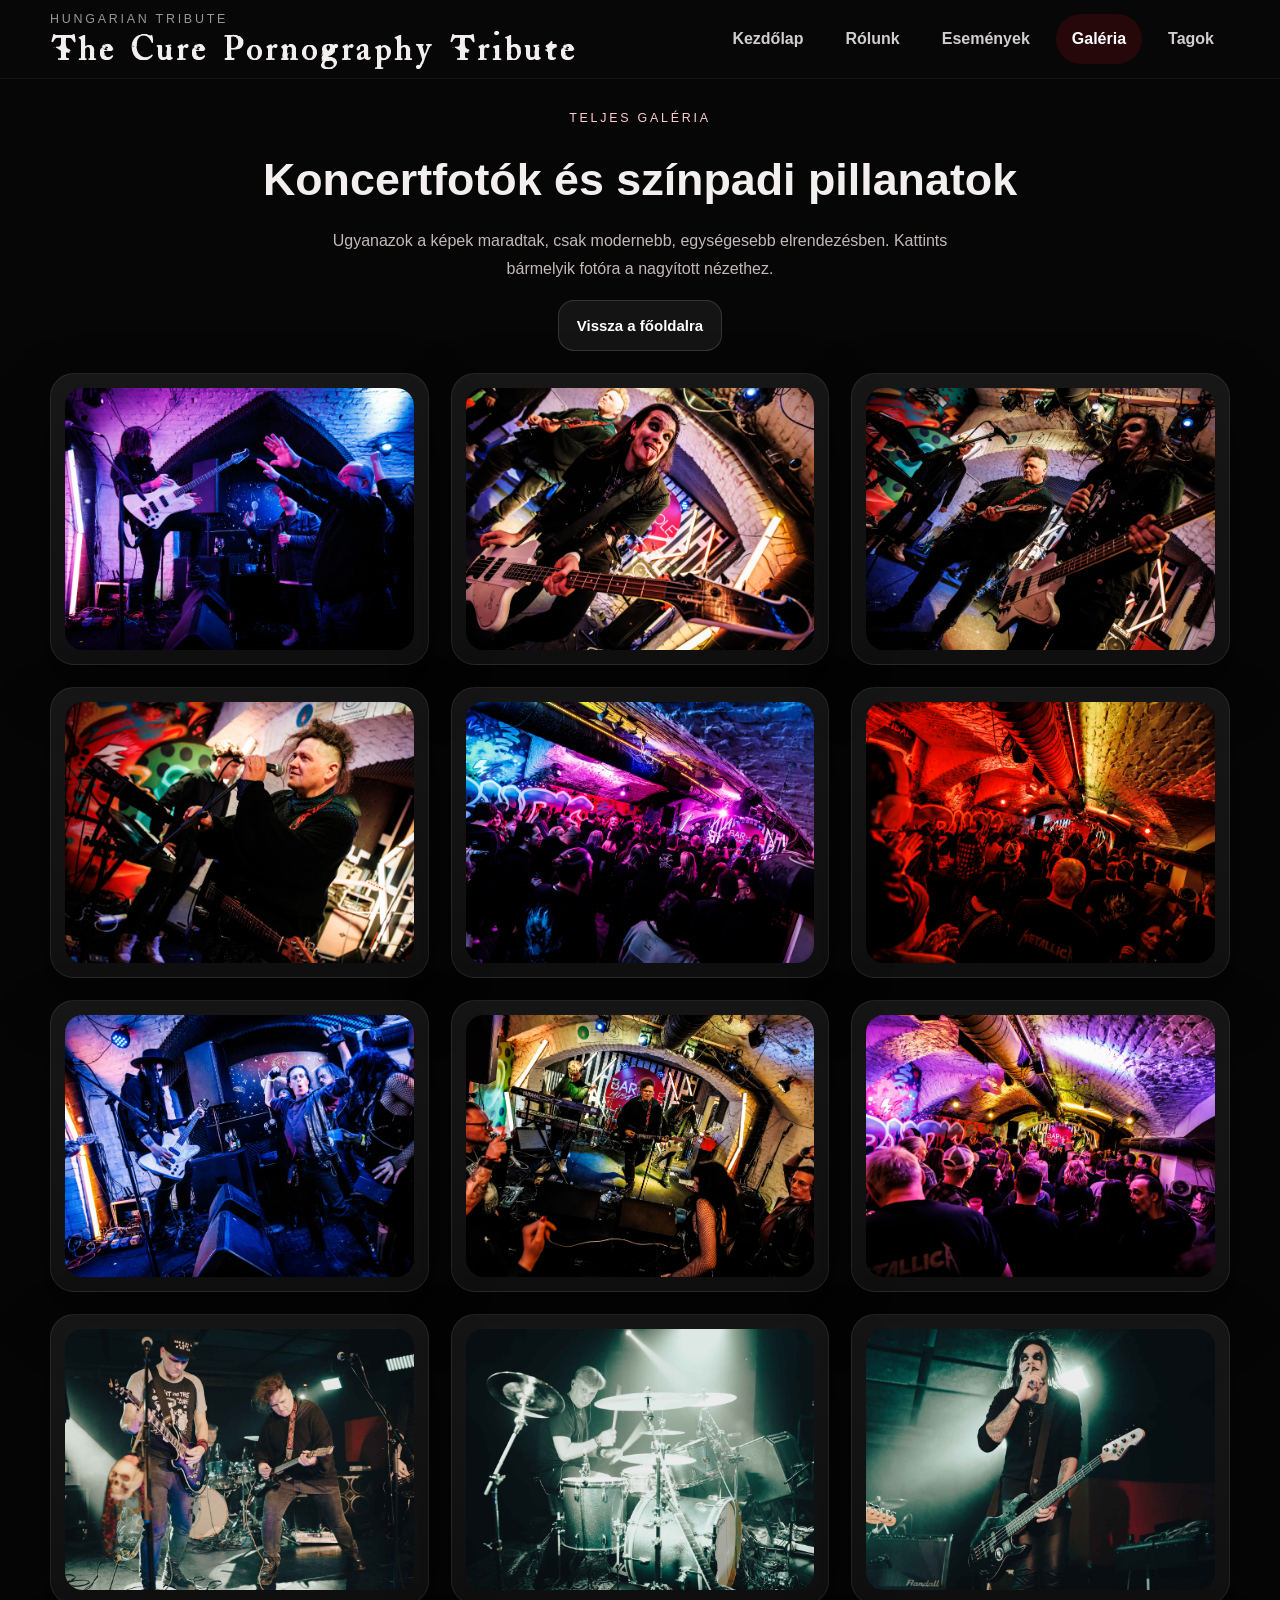
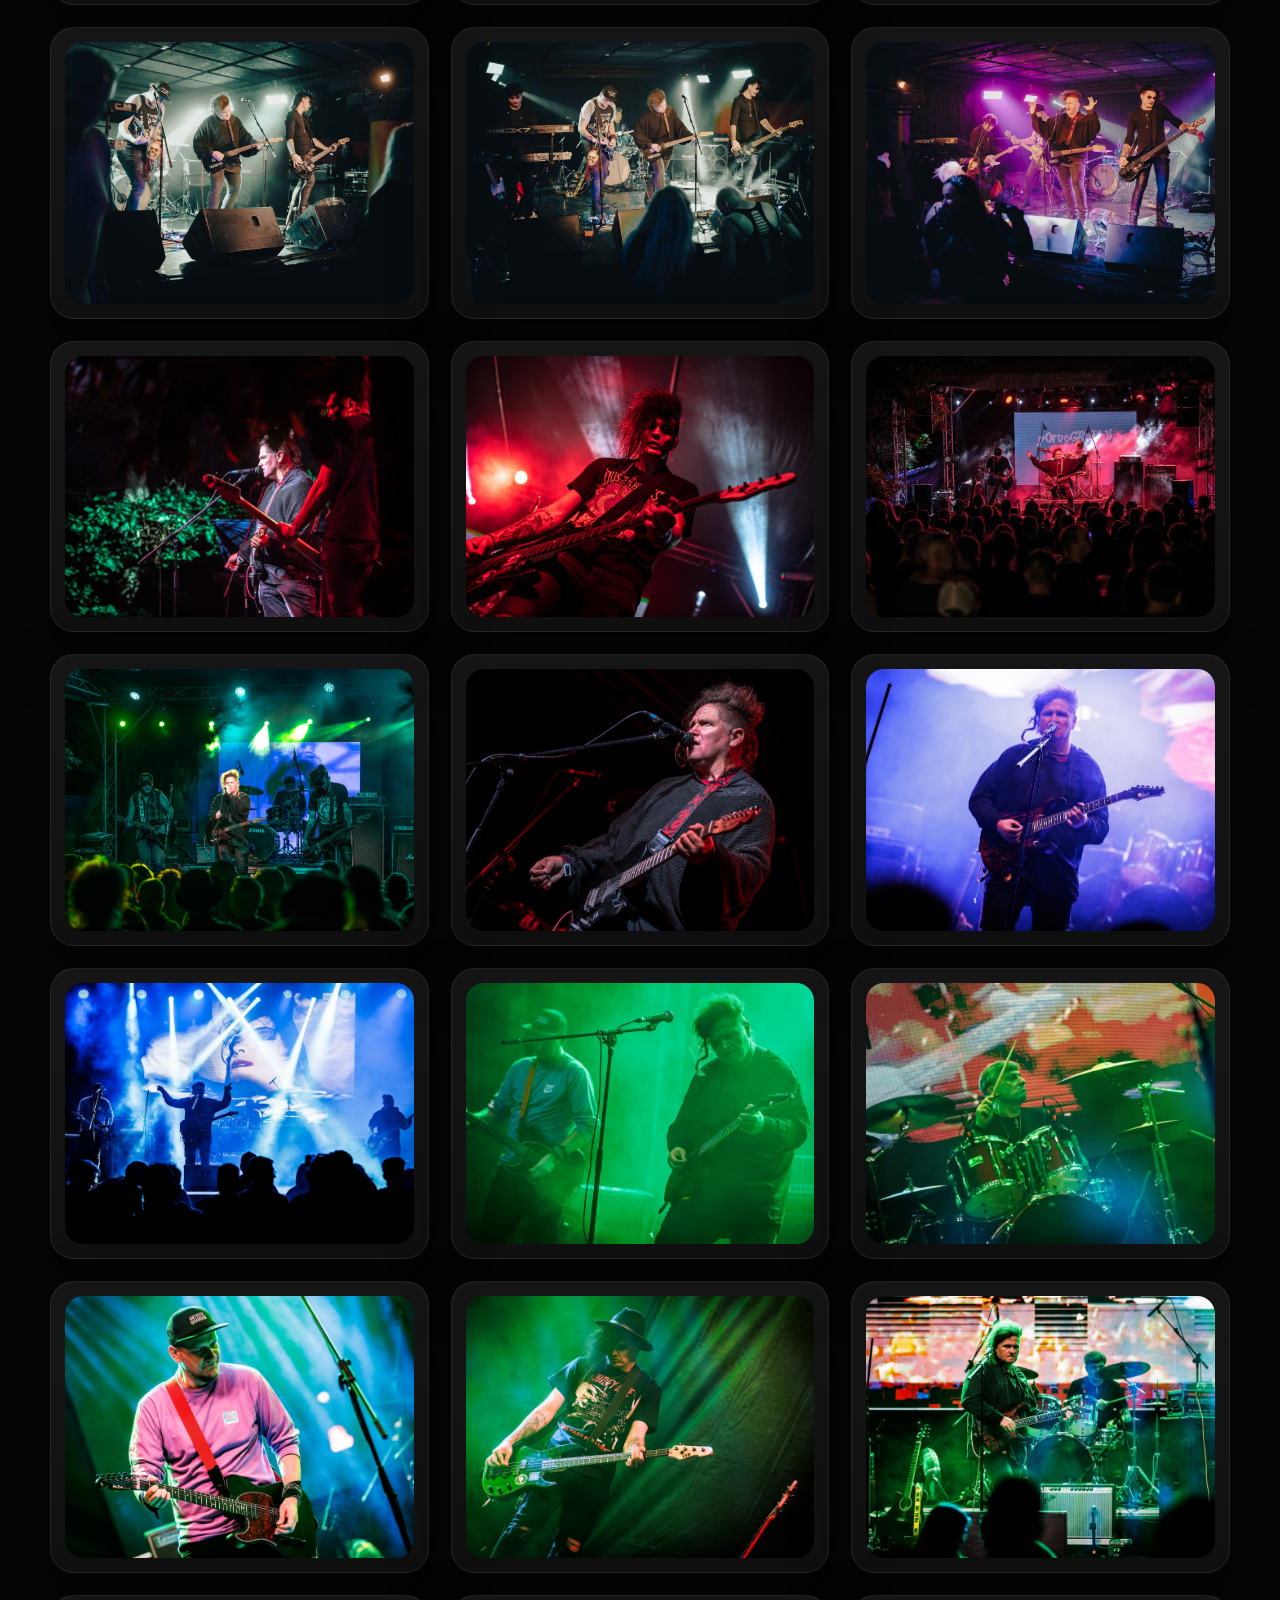
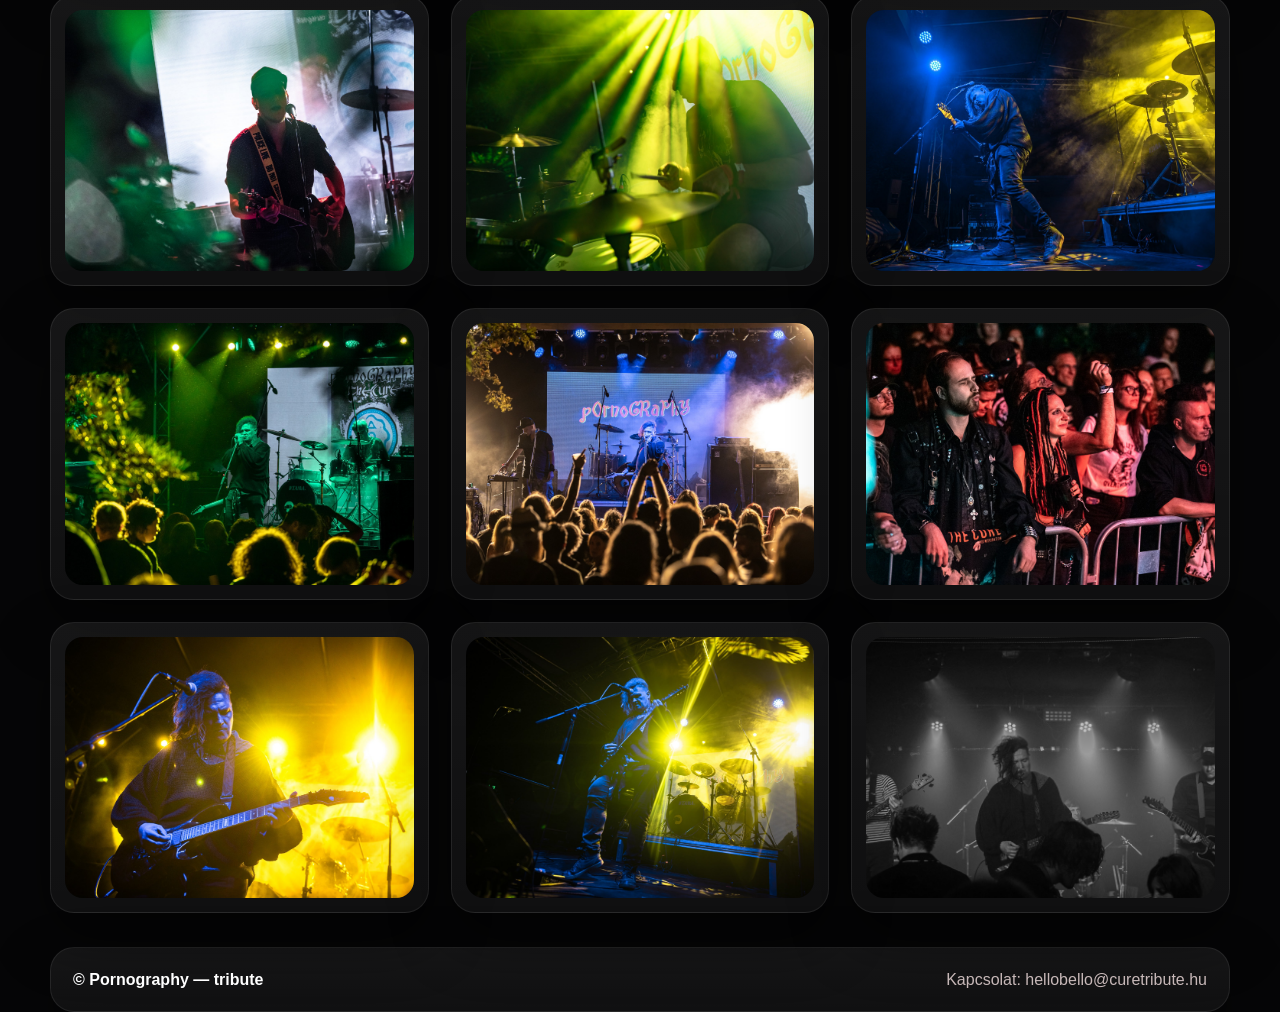
==== commit e37a411b: "iphone fix 3" ====
--- a/index2.html
+++ b/index2.html
@@ -4,8 +4,6 @@
   <meta charset="utf-8" />
   <meta name="viewport" content="width=device-width, initial-scale=1, viewport-fit=cover">
   <meta name="theme-color" content="#060607">
-  <meta name="apple-mobile-web-app-capable" content="yes">
-  <meta name="apple-mobile-web-app-status-bar-style" content="black-translucent">
   <meta name="author" content="Gaal Hunor">
   <meta name="keywords" content="The Cure Pornography Tribute, Pornography Tribute">
   <meta name="description" content="Ez a The Cure Pornography Tribute hivatalos oldala">
--- a/style.css
+++ b/style.css
@@ -36,8 +36,6 @@
     radial-gradient(circle at bottom right, rgba(183,15,18,0.16), transparent 28%),
     linear-gradient(160deg, var(--bg), var(--bg-soft) 46%, var(--bg-2));
   min-height: 100vh;
-  padding-top: env(safe-area-inset-top);
-  padding-bottom: env(safe-area-inset-bottom);
 }
 body::before {
   content: '';
@@ -653,42 +651,52 @@
 }
 
 html {
+  margin: 0;
+  padding: 0;
   background: #060607 !important;
-  min-height: 100% !important;
+  min-height: 100%;
 }
 
 body {
-  margin: 0 !important;
-  min-height: 100vh !important;
-  min-height: 100dvh !important;
-  background-color: #060607 !important;
-}
-
-body::before {
-  content: '' !important;
-  position: fixed !important;
-  inset: 0 !important;
-  z-index: -1 !important;
-  pointer-events: none !important;
+  margin: 0;
+  padding: 0;
+  background: #060607 !important;
+  min-height: 100vh;
+  min-height: 100dvh;
+}
+
+.site-header {
+  padding-top: env(safe-area-inset-top);
+  background: rgba(8,8,9,0.96) !important;
+}
+
+
+.footer,
+.page-shell,
+body {
+  padding-bottom: 0 !important;
+}
+
+
+.page-shell {
   background:
     radial-gradient(circle at top left, rgba(183,15,18,0.18), transparent 24%),
     radial-gradient(circle at 90% 20%, rgba(215,65,69,0.12), transparent 22%),
     radial-gradient(circle at bottom right, rgba(183,15,18,0.16), transparent 28%),
     linear-gradient(160deg, #060607, #100708 46%, #160809) !important;
-}
-
-.site-header {
-  padding-top: env(safe-area-inset-top) !important;
-}
-
-.footer,
-.page-shell,
-body {
-  padding-bottom: env(safe-area-inset-bottom) !important;
-}
-@supports (-webkit-touch-callout: none) {
-  html,
-  body {
-    background: #060607 !important;
-  }
+  min-height: 100dvh;
+}
+
+
+.music-player {
+  position: fixed;
+  left: 50%;
+  bottom: 22px !important;
+  transform: translate(-50%, 140%);
+  width: min(900px, calc(100% - 24px));
+  z-index: 1200;
+}
+
+.music-player.active {
+  transform: translate(-50%, 0);
 }
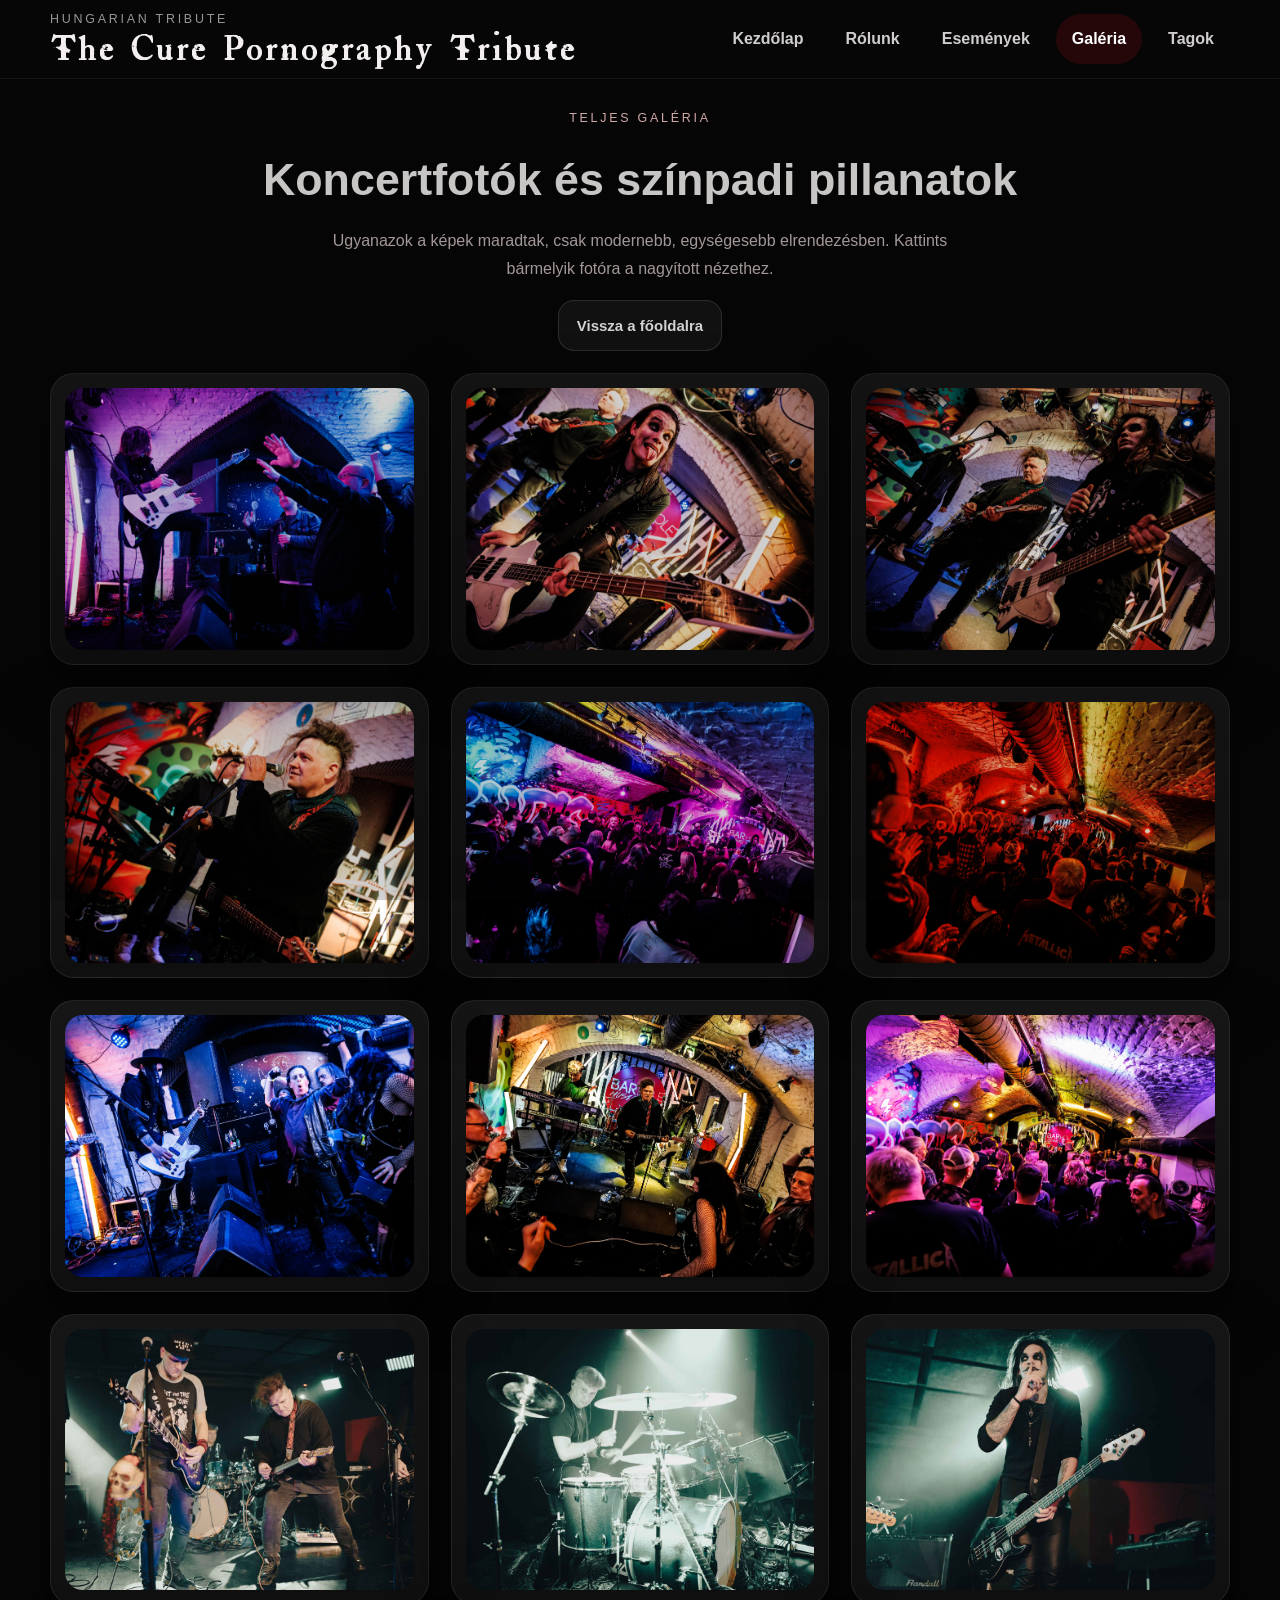
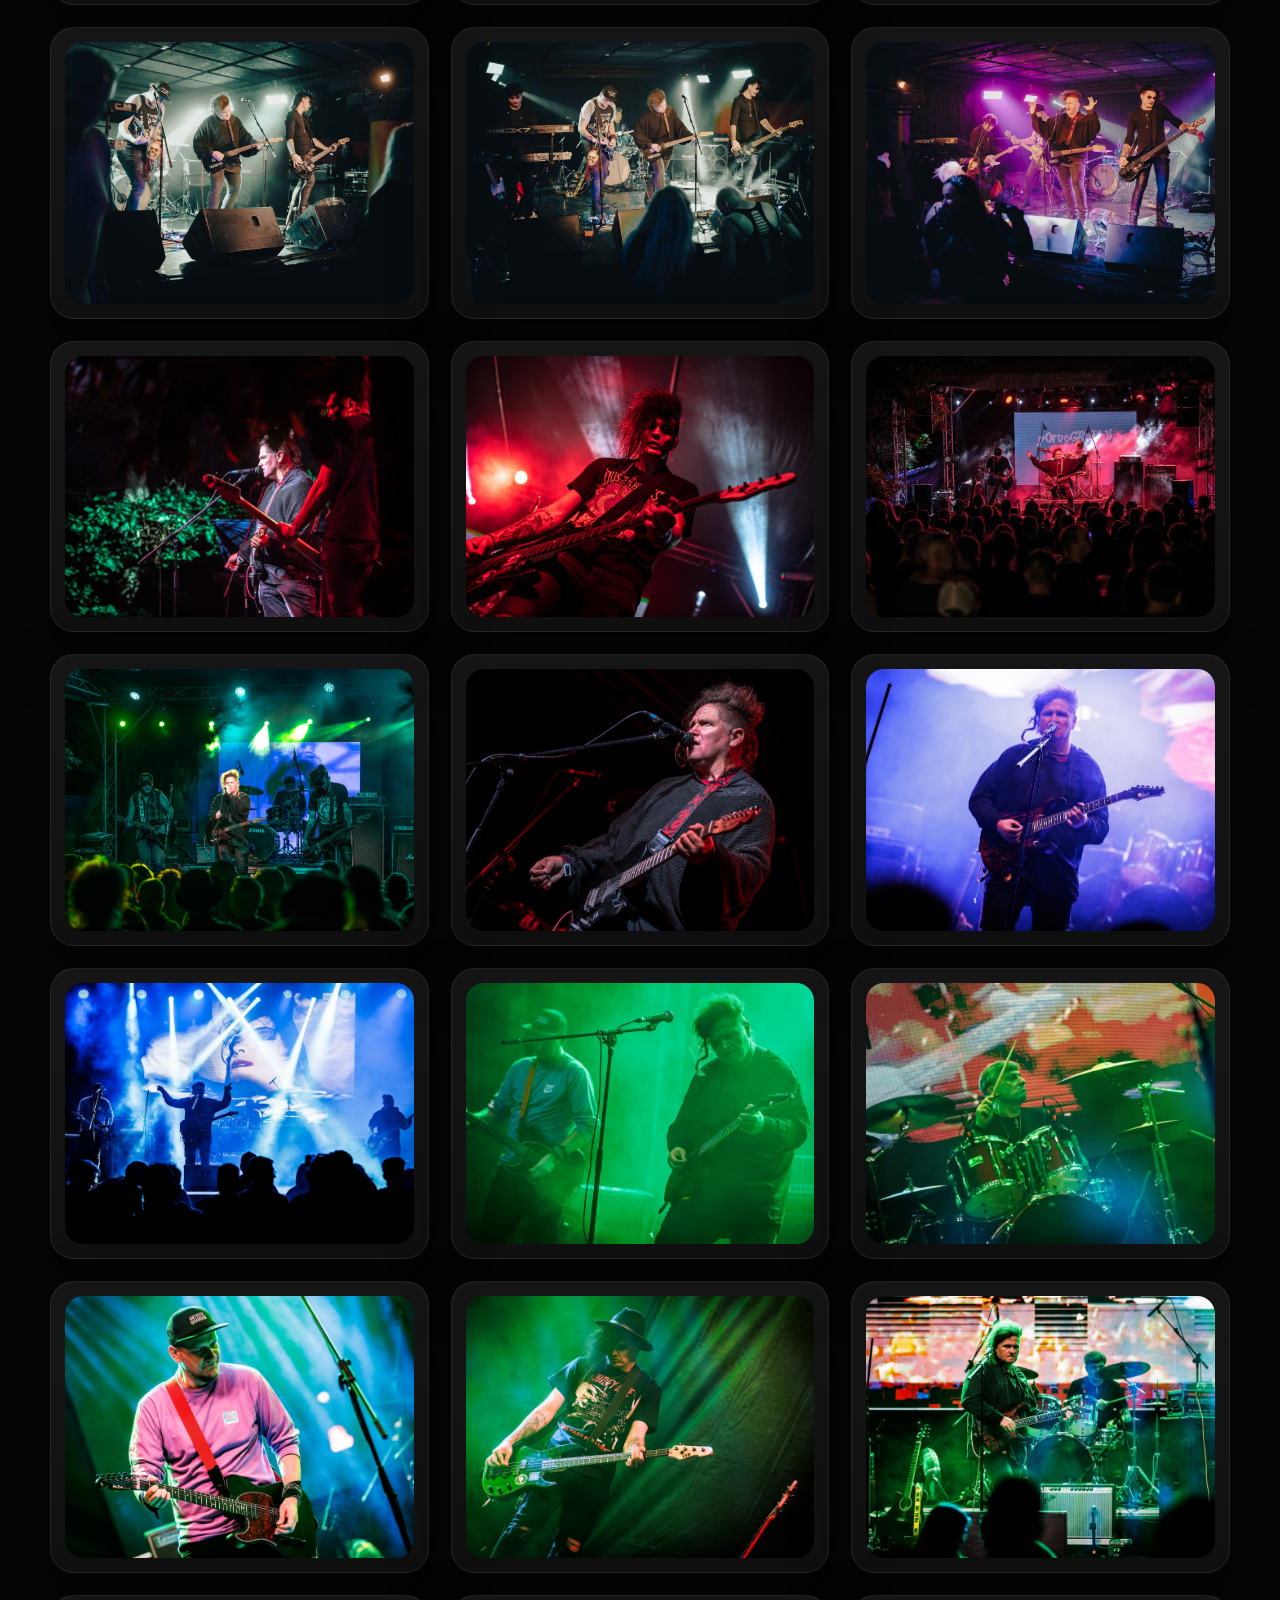
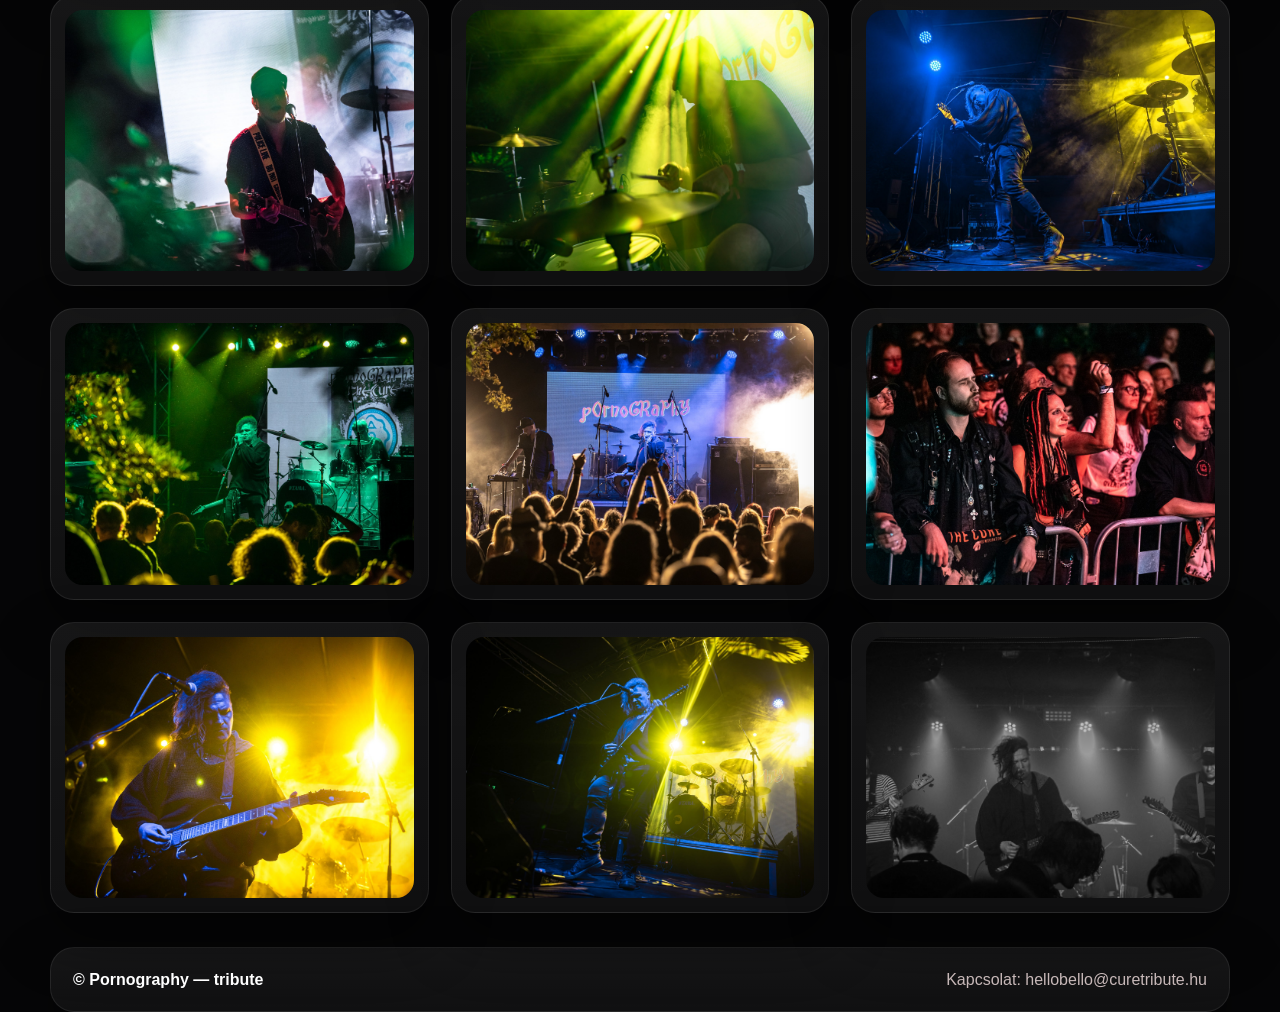
==== commit 38272753: "felujitas kesz" ====
--- a/index2.html
+++ b/index2.html
@@ -2,8 +2,12 @@
 <html lang="hu">
 <head>
   <meta charset="utf-8" />
+  <meta name="theme-color" content="#060607">
+  <meta name="apple-mobile-web-app-status-bar-style" content="black">
+  <meta name="apple-mobile-web-app-capable" content="yes">
   <meta name="viewport" content="width=device-width, initial-scale=1, viewport-fit=cover">
-  <meta name="theme-color" content="#060607">
+  <meta name="theme-color" media="(prefers-color-scheme: light)" content="#060607">
+  <meta name="theme-color" media="(prefers-color-scheme: dark)" content="#060607">
   <meta name="author" content="Gaal Hunor">
   <meta name="keywords" content="The Cure Pornography Tribute, Pornography Tribute">
   <meta name="description" content="Ez a The Cure Pornography Tribute hivatalos oldala">
@@ -28,7 +32,9 @@
       </nav>
     </div>
   </header>
-
+  <div class="scroll-bar">
+      <div class="scroll-bar-fill"></div>
+  </div>
   <section class="section">
     <div class="section-head center reveal">
       <span class="eyebrow">Teljes galéria</span>
--- a/style.css
+++ b/style.css
@@ -699,4 +699,384 @@
 
 .music-player.active {
   transform: translate(-50%, 0);
+}
+
+@media screen and (max-width: 430px) {
+  html,
+  body {
+    background: #060607 !important;
+  }
+
+  .page-shell {
+    background: #060607 !important;
+  }
+
+  .site-header {
+    background: #060607 !important;
+  }
+
+  body::before {
+    background: #060607 !important;
+  }
+}
+
+html,
+  body {
+    background: #060607 !important;
+  }
+
+  .page-shell {
+    background: #060607 !important;
+  }
+
+  .site-header {
+    background: #060607 !important;
+  }
+
+  body::before {
+    background: #060607 !important;
+  }
+
+  .timeline {
+  width: min(900px, calc(100% - 32px));
+  margin: 40px auto 0;
+  position: relative;
+  padding-left: 30px;
+}
+
+.timeline::before {
+  content: "";
+  position: absolute;
+  top: 0;
+  left: 10px;
+  width: 3px;
+  height: 100%;
+  background: linear-gradient(to bottom, #b70f12, #d74145);
+  border-radius: 999px;
+}
+
+.timeline-item {
+  position: relative;
+  margin-bottom: 28px;
+  padding-left: 35px;
+}
+
+.timeline-item::before {
+  content: "";
+  position: absolute;
+  left: -1px;
+  top: 6px;
+  width: 22px;
+  height: 22px;
+  border-radius: 50%;
+  background: #b70f12;
+  border: 4px solid #060607;
+  box-shadow: 0 0 0 1px rgba(255,255,255,0.08);
+}
+
+.timeline-year {
+  display: inline-block;
+  margin-bottom: 10px;
+  padding: 6px 12px;
+  border-radius: 999px;
+  background: rgba(183, 15, 18, 0.16);
+  border: 1px solid rgba(183, 15, 18, 0.38);
+  color: #ffd5d5;
+  font-weight: 700;
+  font-size: 0.95rem;
+}
+
+.timeline-content {
+  background: linear-gradient(180deg, rgba(255,255,255,0.07), rgba(255,255,255,0.045));
+  border: 1px solid rgba(255,255,255,0.08);
+  border-radius: 24px;
+  padding: 22px;
+  box-shadow: 0 25px 60px rgba(0,0,0,0.45);
+}
+
+.timeline-content h3 {
+  margin: 0 0 10px;
+  color: #fff;
+}
+
+.timeline-content p {
+  margin: 0;
+  color: #c7b8b8;
+}
+
+@media (max-width: 700px) {
+  .timeline {
+    padding-left: 22px;
+  }
+
+  .timeline::before {
+    left: 7px;
+  }
+
+  .timeline-item {
+    padding-left: 35px;
+  }
+
+  .timeline-item::before {
+    width: 18px;
+    height: 18px;
+    left: -2px;
+  }
+
+  .timeline-content {
+    padding: 18px;
+  }
+}
+.scroll-bar {
+  position: fixed;
+  left: 0;
+  top: 78px;
+  width: 100%;
+  height: 3px;
+  z-index: 1999;
+  background: transparent;
+  pointer-events: none;
+}
+
+.scroll-bar-fill {
+  width: 0%;
+  height: 100%;
+  background: linear-gradient(90deg, #b70f12, #d74145);
+  box-shadow: 0 0 10px rgba(183,15,18,0.45);
+  transition: width 0.08s linear;
+}
+.hero {
+  position: relative;
+  min-height: auto;
+  display: flex;
+  align-items: center;
+  justify-content: center;
+  overflow: hidden;
+}
+
+.hero-stack {
+  position: relative;
+  width: 100%;
+  height: 100%;
+}
+
+
+.hero-bg-image {
+  position: absolute;
+  inset: 0;
+  background: url('./Images/background.jpg') center/cover no-repeat;
+  filter: brightness(0.4) contrast(1.1);
+}
+
+
+.hero-bg-image::after {
+  content: "";
+  position: absolute;
+  inset: 0;
+  background: radial-gradient(circle at center, rgba(0,0,0,0.3), #060607 80%);
+}
+
+
+.hero-center {
+  position: relative;
+  z-index: 2;
+  text-align: center;
+  max-width: 700px;
+  margin: 0 auto;
+  padding: 20px;
+}
+
+
+.hero-line-top {
+  font-size: 0.7rem;
+  letter-spacing: 0.3em;
+  color: rgba(255,255,255,0.5);
+  margin-bottom: 25px;
+}
+
+
+.hero-main {
+  font-size: clamp(1.8rem, 4vw, 2.8rem);
+  line-height: 1.4;
+  color: #fff;
+  margin-bottom: 35px;
+  font-weight: 600;
+}
+
+
+.hero-actions {
+  display: flex;
+  flex-direction: column;
+  align-items: center;
+  gap: 14px;
+}
+
+
+.hero-footer {
+  margin-top: 35px;
+  font-size: 0.85rem;
+  color: rgba(255,255,255,0.6);
+}
+
+
+@media (max-width: 700px) {
+  .hero {
+    min-height: auto;
+  }
+
+  .hero-main {
+    font-size: 1.6rem;
+  }
+}
+
+.countdown-card {
+  width: fit-content;
+  max-width: 100%;
+  margin: 28px auto 0;
+  padding: 20px 26px;
+  border-radius: 24px;
+  background:
+    linear-gradient(180deg, rgba(255,255,255,0.06), rgba(255,255,255,0.03));
+  border: 1px solid rgba(183,15,18,0.35);
+  box-shadow:
+    0 18px 40px rgba(0,0,0,0.35),
+    0 0 24px rgba(183,15,18,0.12);
+  text-align: center;
+  backdrop-filter: blur(6px);
+}
+
+.countdown-label {
+  font-size: 0.72rem;
+  letter-spacing: 0.22em;
+  text-transform: uppercase;
+  color: rgba(255,255,255,0.55);
+  margin-bottom: 8px;
+}
+
+.countdown-place {
+  font-size: 1.15rem;
+  font-weight: 700;
+  color: #fff;
+  margin-bottom: 10px;
+}
+
+.countdown-live {
+  font-size: clamp(1.5rem, 4vw, 2.2rem);
+  font-weight: 800;
+  color: #fff;
+  line-height: 1.1;
+  margin-bottom: 10px;
+  text-shadow: 0 0 18px rgba(183,15,18,0.28);
+}
+
+.countdown-meta {
+  font-size: 0.92rem;
+  color: #c7b8b8;
+}
+
+@media (max-width: 700px) {
+  .countdown-card {
+    width: 100%;
+    padding: 18px 16px;
+    border-radius: 20px;
+  }
+
+  .countdown-place {
+    font-size: 1rem;
+  }
+
+  .countdown-meta {
+    font-size: 0.86rem;
+  }
+}
+
+@media (max-width: 700px) {
+  .countdown-card {
+    width: calc(100% - 24px) !important;
+    margin: 18px auto 0 !important;
+    padding: 16px 14px !important;
+    border-radius: 20px !important;
+  }
+
+  .countdown-label {
+    font-size: 0.68rem !important;
+    letter-spacing: 0.18em !important;
+    margin-bottom: 8px !important;
+  }
+
+  .countdown-place {
+    font-size: 0.95rem !important;
+    margin-bottom: 8px !important;
+  }
+
+  .countdown-live {
+    font-size: 2rem !important;
+    line-height: 1.05 !important;
+    margin-bottom: 8px !important;
+  }
+
+  .countdown-meta {
+    font-size: 0.9rem !important;
+    line-height: 1.4 !important;
+  }
+
+  .countdown-card .btn,
+  .countdown-card a,
+  .countdown-card button {
+    width: auto !important;
+    min-width: 0 !important;
+    padding: 12px 18px !important;
+    margin-top: 14px !important;
+  }
+}
+
+.countdown-card {
+  max-width: 340px;
+  width: 100%;
+  margin: 24px auto 0;
+  padding: 18px 16px;
+  border-radius: 22px;
+
+  background: linear-gradient(180deg, rgba(255,255,255,0.06), rgba(255,255,255,0.03));
+  border: 1px solid rgba(183,15,18,0.45);
+  box-shadow: 0 16px 35px rgba(0,0,0,0.35);
+
+  text-align: center;
+}
+
+/* SZÖVEGEK */
+.countdown-label {
+  font-size: 0.7rem;
+  letter-spacing: 0.18em;
+  text-transform: uppercase;
+  color: rgba(255,255,255,0.5);
+  margin-bottom: 10px;
+}
+
+.countdown-place {
+  font-size: 1.1rem;
+  font-weight: 700;
+  margin-bottom: 10px;
+}
+
+.countdown-live {
+  font-size: 2.1rem;
+  font-weight: 800;
+  margin-bottom: 10px;
+}
+
+.countdown-meta {
+  font-size: 0.9rem;
+  color: #c7b8b8;
+}
+
+@media (max-width: 600px) {
+    .countdown-card {
+    width: 260px;
+    max-width: 320px;
+  }
+
+  .countdown-live {
+    font-size: 1.8rem;
+  }
 }
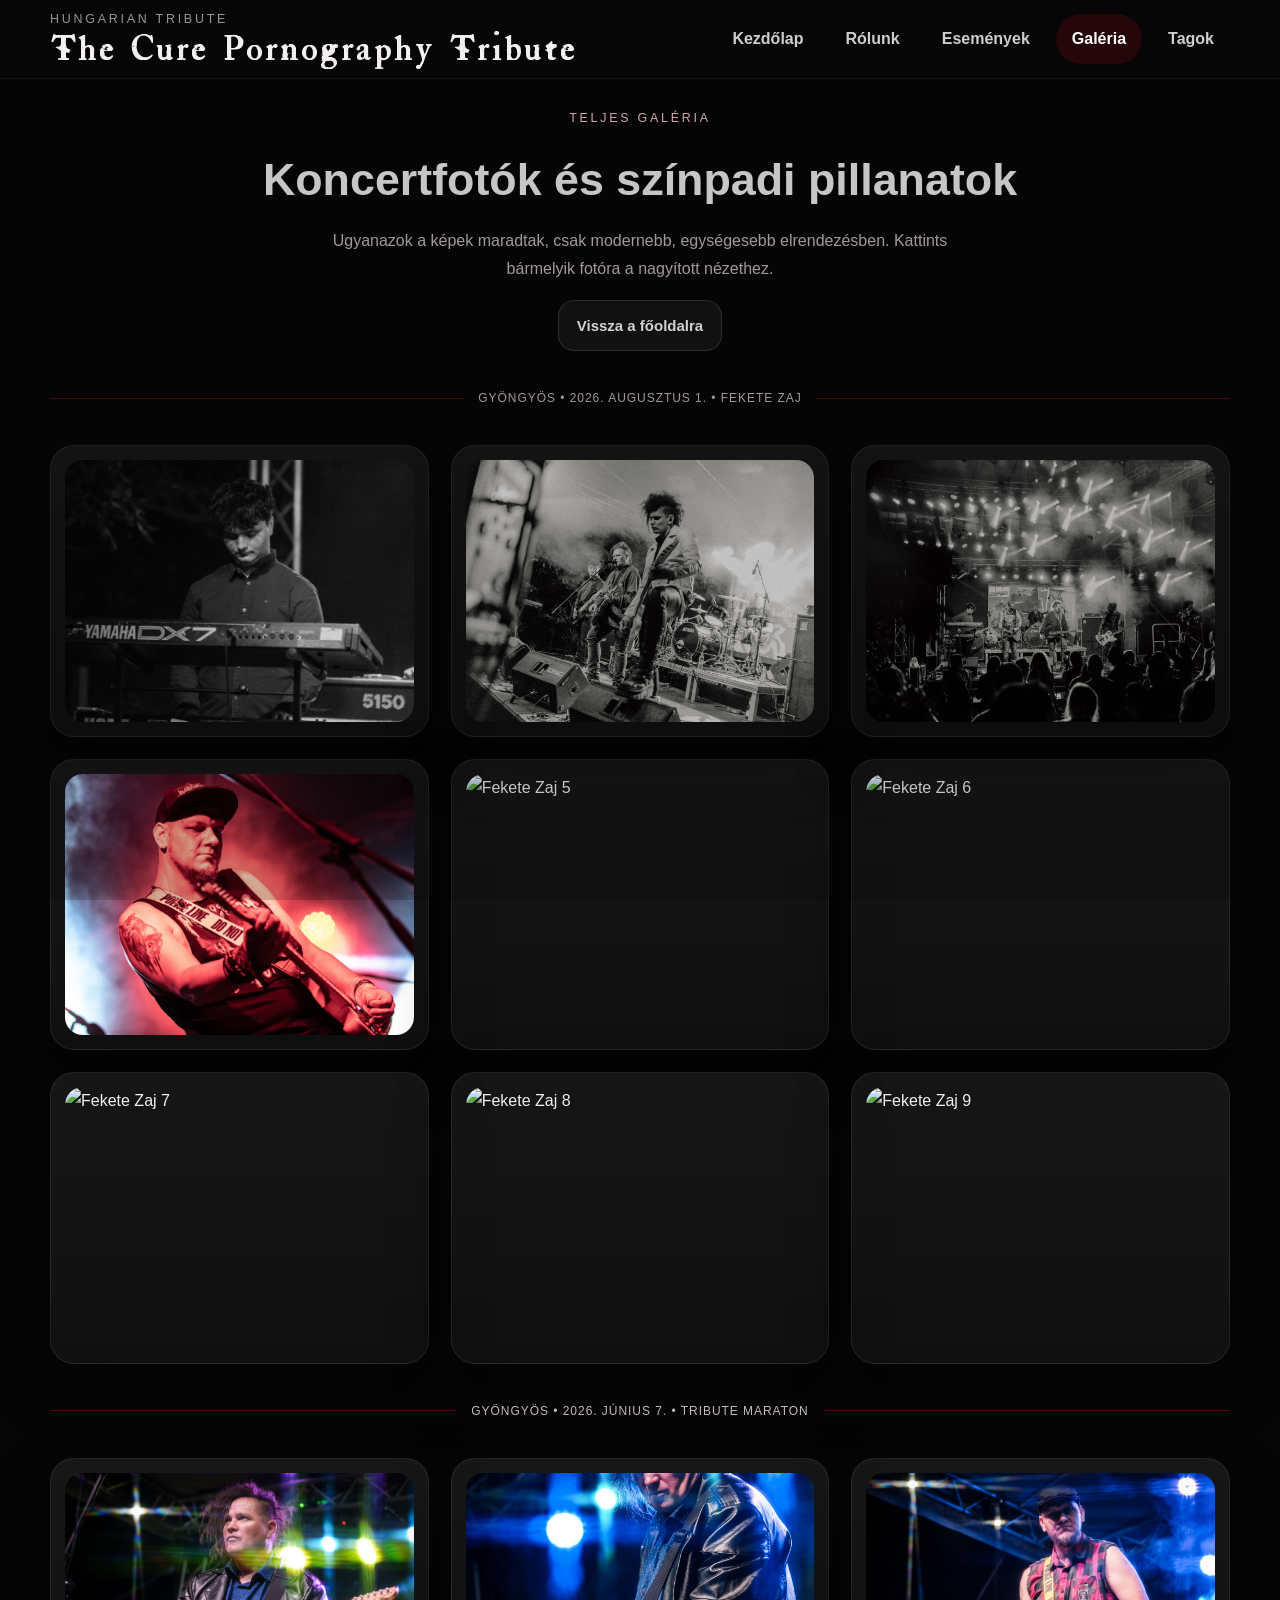
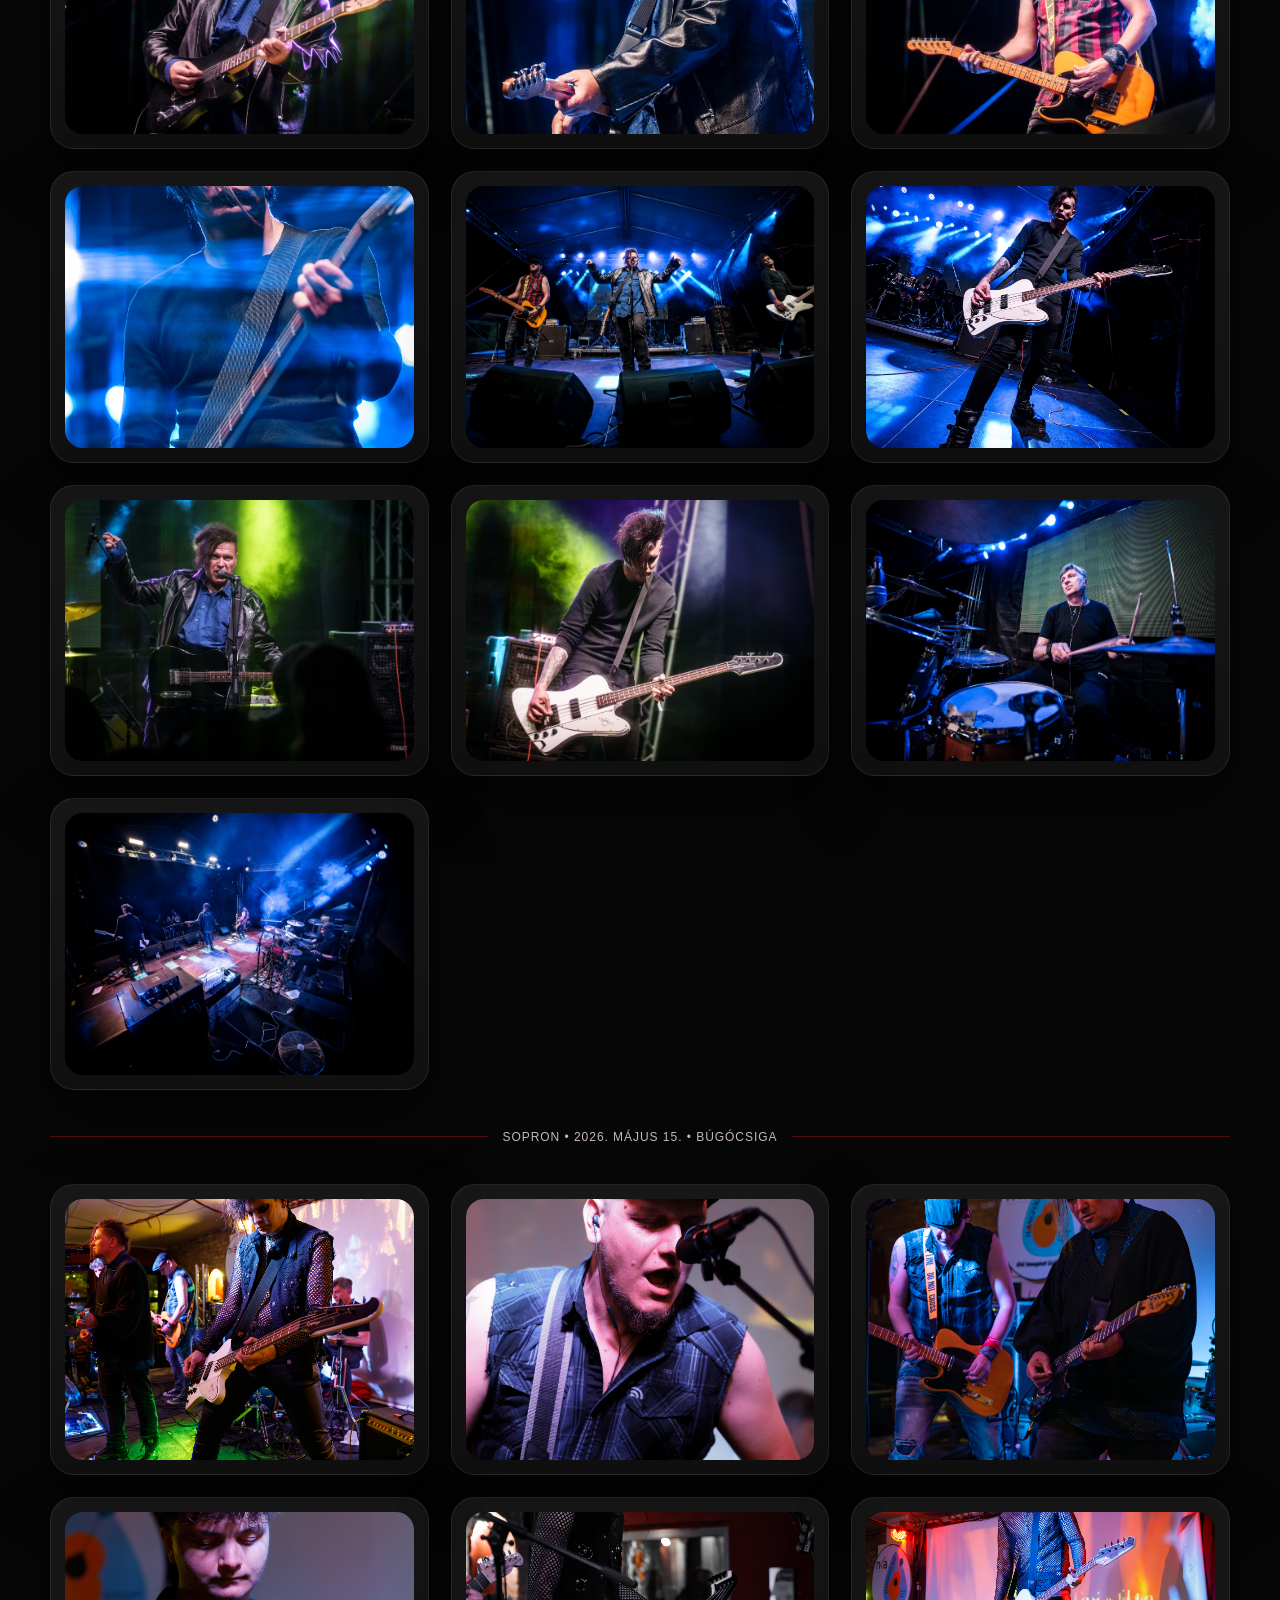
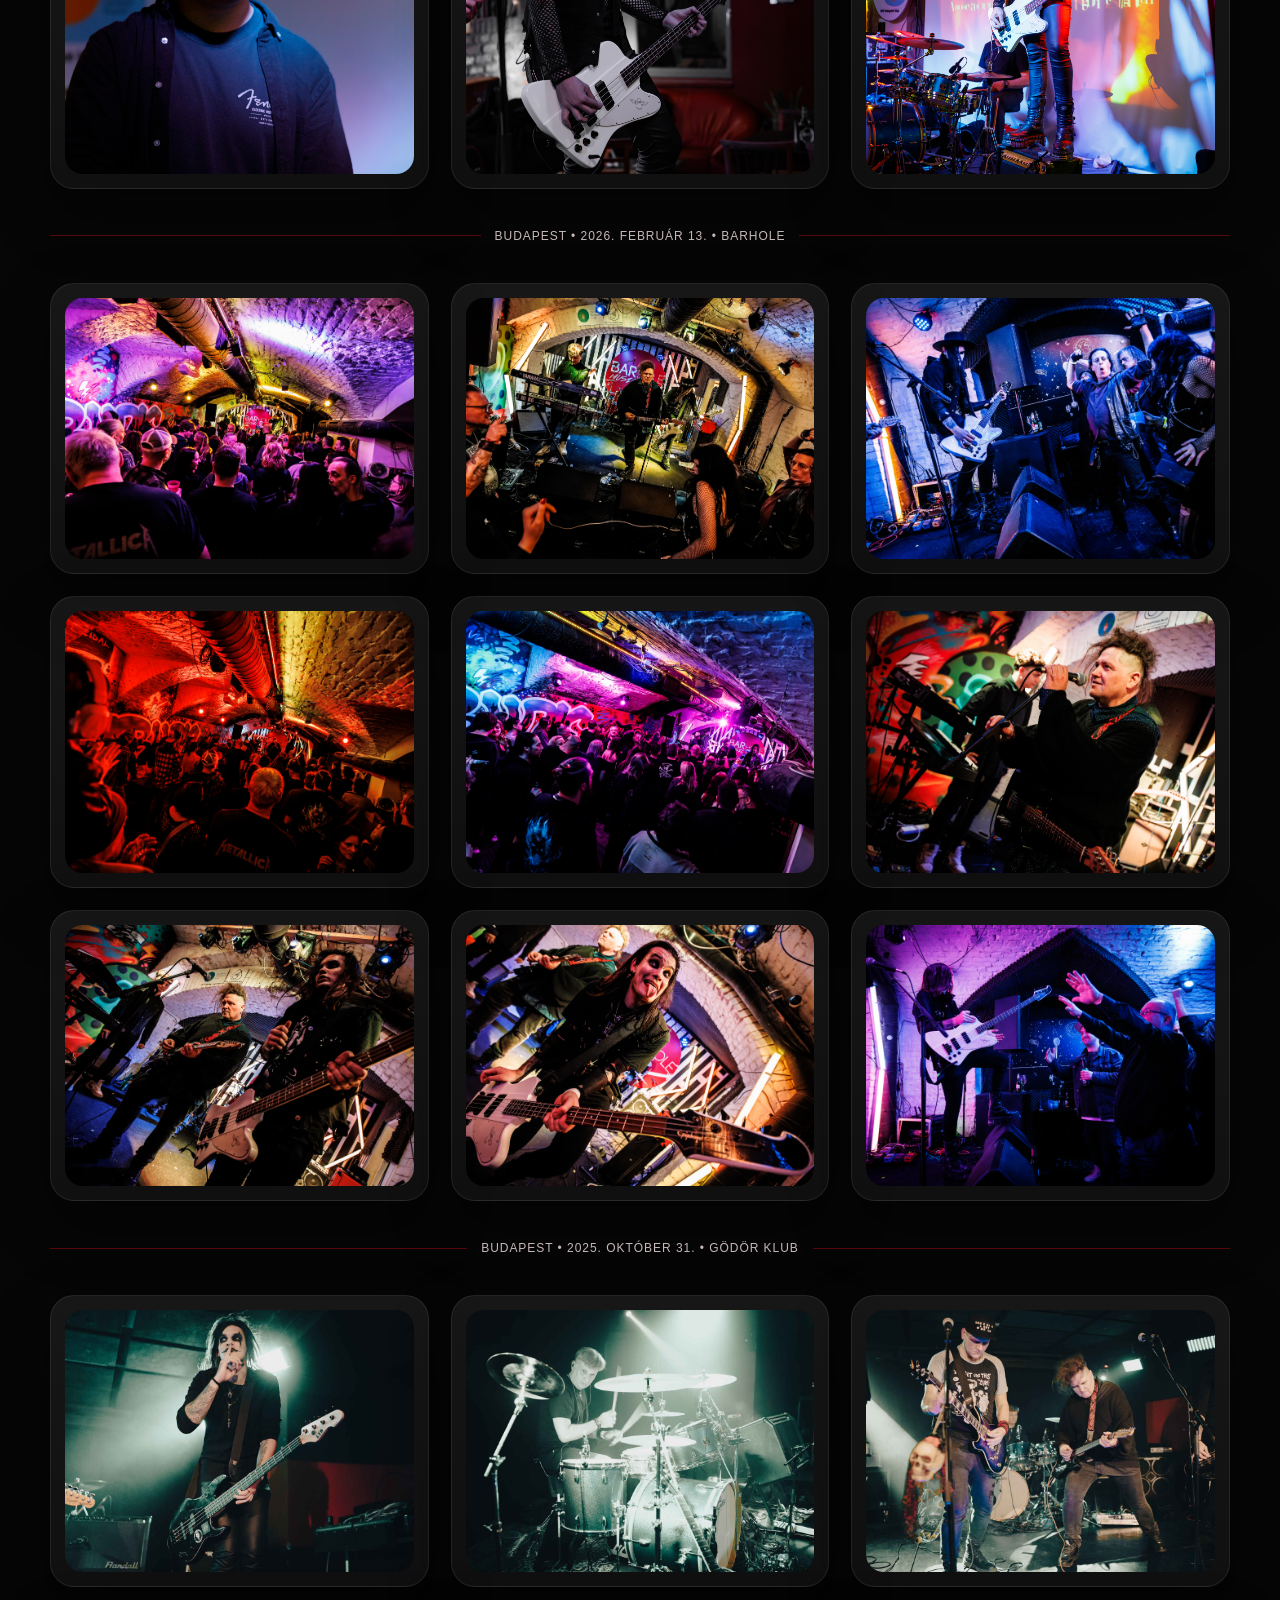
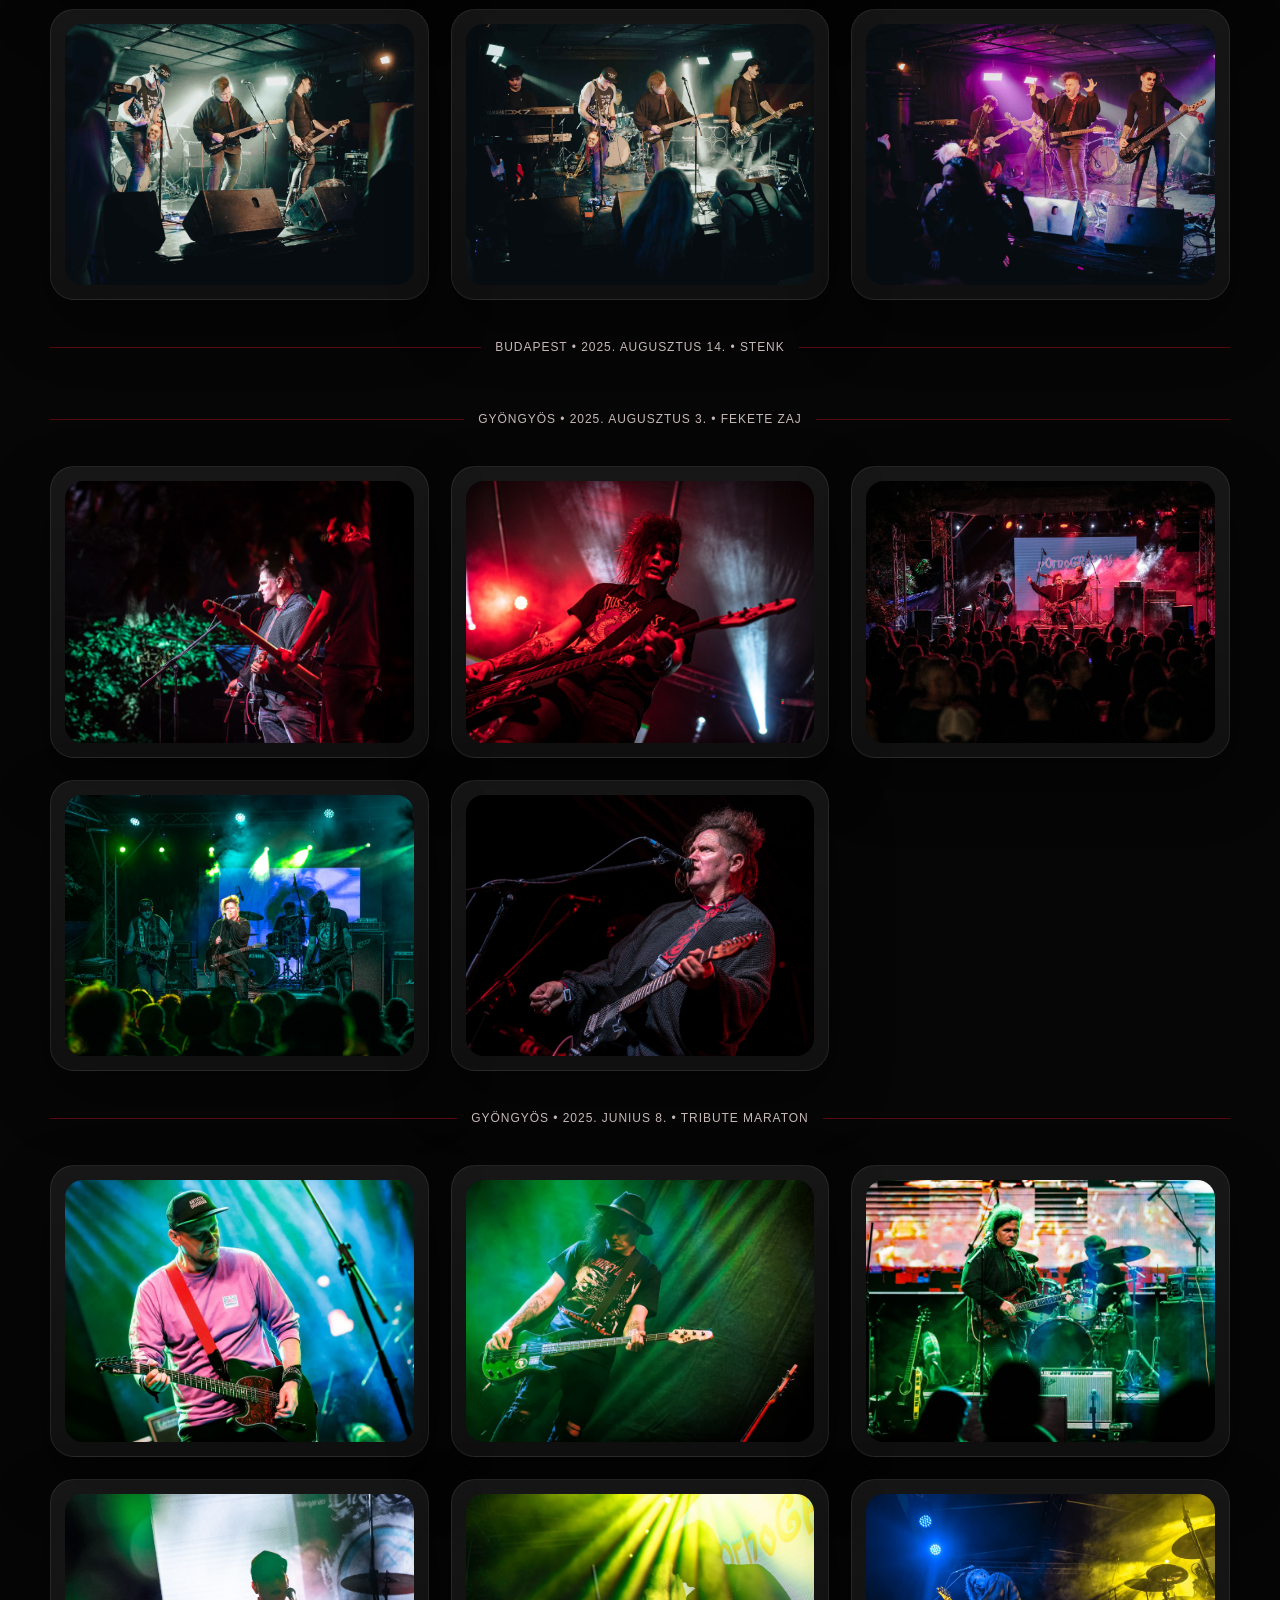
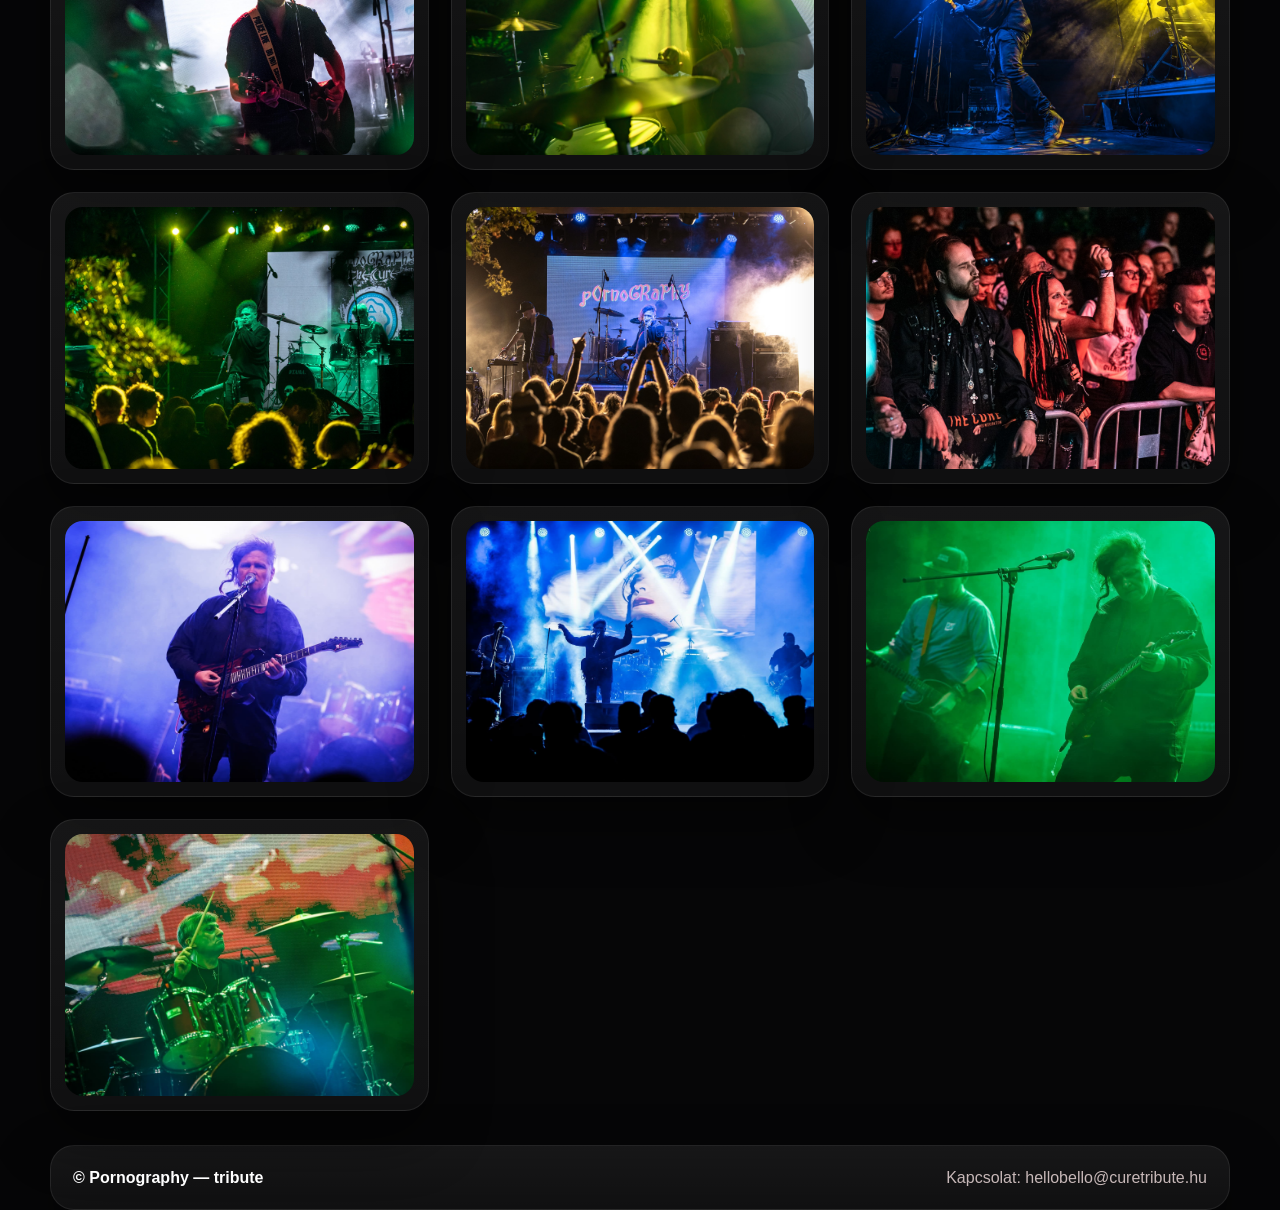
==== commit 60123bb7: "galeria update" ====
--- a/index2.html
+++ b/index2.html
@@ -47,42 +47,72 @@
       </div>
     </div>
     <div class="gallery-grid compact">
-        <div class="gallery-card reveal"><img src="./Images/koncert 36.jpg" alt="Koncertkép 24" data-open-modal="true"></div>
-        <div class="gallery-card reveal"><img src="./Images/koncert 35.jpg" alt="Koncertkép 24" data-open-modal="true"></div>
-        <div class="gallery-card reveal"><img src="./Images/koncert 34.jpg" alt="Koncertkép 24" data-open-modal="true"></div>
-        <div class="gallery-card reveal"><img src="./Images/koncert 33.jpg" alt="Koncertkép 24" data-open-modal="true"></div>
-        <div class="gallery-card reveal"><img src="./Images/koncert 32.jpg" alt="Koncertkép 24" data-open-modal="true"></div>
-        <div class="gallery-card reveal"><img src="./Images/koncert 31.jpg" alt="Koncertkép 24" data-open-modal="true"></div>
-        <div class="gallery-card reveal"><img src="./Images/koncert 30.jpg" alt="Koncertkép 24" data-open-modal="true"></div>
-        <div class="gallery-card reveal"><img src="./Images/koncert 29.jpg" alt="Koncertkép 24" data-open-modal="true"></div>
-        <div class="gallery-card reveal"><img src="./Images/koncert 28.jpg" alt="Koncertkép 24" data-open-modal="true"></div>
-        <div class="gallery-card reveal"><img src="./Images/koncert 24.jpg" alt="Koncertkép 24" data-open-modal="true"></div>
-        <div class="gallery-card reveal"><img src="./Images/koncert 23.jpg" alt="Koncertkép 23" data-open-modal="true"></div>
-        <div class="gallery-card reveal"><img src="./Images/koncert 22.jpg" alt="Koncertkép 22" data-open-modal="true"></div>
-        <div class="gallery-card reveal"><img src="./Images/koncert 25.jpg" alt="Koncertkép 25" data-open-modal="true"></div>
-        <div class="gallery-card reveal"><img src="./Images/koncert 26.jpg" alt="Koncertkép 26" data-open-modal="true"></div>
-        <div class="gallery-card reveal"><img src="./Images/koncert 27.jpg" alt="Koncertkép 27" data-open-modal="true"></div>
-        <div class="gallery-card reveal"><img src="./Images/koncert 1.jpg" alt="Koncertkép 1" data-open-modal="true"></div>
-        <div class="gallery-card reveal"><img src="./Images/koncert 2.jpg" alt="Koncertkép 2" data-open-modal="true"></div>
-        <div class="gallery-card reveal"><img src="./Images/koncert 3.jpg" alt="Koncertkép 3" data-open-modal="true"></div>
-        <div class="gallery-card reveal"><img src="./Images/koncert 4.jpg" alt="Koncertkép 4" data-open-modal="true"></div>
-        <div class="gallery-card reveal"><img src="./Images/koncert 5.jpg" alt="Koncertkép 5" data-open-modal="true"></div>
-        <div class="gallery-card reveal"><img src="./Images/koncert 6.jpg" alt="Koncertkép 6" data-open-modal="true"></div>
-        <div class="gallery-card reveal"><img src="./Images/koncert 7.jpg" alt="Koncertkép 7" data-open-modal="true"></div>
-        <div class="gallery-card reveal"><img src="./Images/koncert 8.jpg" alt="Koncertkép 8" data-open-modal="true"></div>
-        <div class="gallery-card reveal"><img src="./Images/koncert 9.jpg" alt="Koncertkép 9" data-open-modal="true"></div>
-        <div class="gallery-card reveal"><img src="./Images/koncert 10.jpg" alt="Koncertkép 10" data-open-modal="true"></div>
-        <div class="gallery-card reveal"><img src="./Images/koncert 11.jpg" alt="Koncertkép 11" data-open-modal="true"></div>
-        <div class="gallery-card reveal"><img src="./Images/koncert 12.jpg" alt="Koncertkép 12" data-open-modal="true"></div>
-        <div class="gallery-card reveal"><img src="./Images/koncert 13.jpg" alt="Koncertkép 13" data-open-modal="true"></div>
-        <div class="gallery-card reveal"><img src="./Images/koncert 14.jpg" alt="Koncertkép 14" data-open-modal="true"></div>
-        <div class="gallery-card reveal"><img src="./Images/koncert 15.jpg" alt="Koncertkép 15" data-open-modal="true"></div>
-        <div class="gallery-card reveal"><img src="./Images/koncert 16.jpg" alt="Koncertkép 16" data-open-modal="true"></div>
-        <div class="gallery-card reveal"><img src="./Images/koncert 17.jpg" alt="Koncertkép 17" data-open-modal="true"></div>
-        <div class="gallery-card reveal"><img src="./Images/koncert 18.jpg" alt="Koncertkép 18" data-open-modal="true"></div>
-        <div class="gallery-card reveal"><img src="./Images/koncert 19.jpg" alt="Koncertkép 19" data-open-modal="true"></div>
-        <div class="gallery-card reveal"><img src="./Images/koncert 20.jpg" alt="Koncertkép 20" data-open-modal="true"></div>
-        <div class="gallery-card reveal"><img src="./Images/koncert 21.jpg" alt="Koncertkép 21" data-open-modal="true"></div>
+      <div class="concert-divider"><span>Gyöngyös • 2026. augusztus 1. • Fekete Zaj</span></div>
+      <div class="gallery-card reveal"><img src="./Images/2026.08.01 Fekete Zaj/feketezaj1.jpg" alt="Fekete Zaj 1" data-open-modal="true"></div>
+      <div class="gallery-card reveal"><img src="./Images/2026.08.01 Fekete Zaj/feketezaj2.jpg" alt="Fekete Zaj 2" data-open-modal="true"></div>
+      <div class="gallery-card reveal"><img src="./Images/2026.08.01 Fekete Zaj/feketezaj3.jpg" alt="Fekete Zaj 3" data-open-modal="true"></div>
+      <div class="gallery-card reveal"><img src="./Images/2026.08.01 Fekete Zaj/feketezaj4.jpg" alt="Fekete Zaj 4" data-open-modal="true"></div>
+      <div class="gallery-card reveal"><img src="./Images/2026.08.01 Fekete Zaj/feketezaj5.jpg" alt="Fekete Zaj 5" data-open-modal="true"></div>
+      <div class="gallery-card reveal"><img src="./Images/2026.08.01 Fekete Zaj/feketezaj6.jpg" alt="Fekete Zaj 6" data-open-modal="true"></div>
+      <div class="gallery-card reveal"><img src="./Images/2026.08.01 Fekete Zaj/feketezaj7.jpg" alt="Fekete Zaj 7" data-open-modal="true"></div>
+      <div class="gallery-card reveal"><img src="./Images/2026.08.01 Fekete Zaj/feketezaj8.jpg" alt="Fekete Zaj 8" data-open-modal="true"></div>
+      <div class="gallery-card reveal"><img src="./Images/2026.08.01 Fekete Zaj/feketezaj9.jpg" alt="Fekete Zaj 9" data-open-modal="true"></div>
+      <div class="concert-divider"><span>Gyöngyös • 2026. június 7. • Tribute Maraton</span></div>
+      <div class="gallery-card reveal"><img src="./Images/2026.06.07 Tribute Maraton/maraton1.jpg" alt="Tribute Maraton 1" data-open-modal="true"></div>
+      <div class="gallery-card reveal"><img src="./Images/2026.06.07 Tribute Maraton/maraton2.jpg" alt="Tribute Maraton 2" data-open-modal="true"></div>
+      <div class="gallery-card reveal"><img src="./Images/2026.06.07 Tribute Maraton/maraton3.jpg" alt="Tribute Maraton 3" data-open-modal="true"></div>
+      <div class="gallery-card reveal"><img src="./Images/2026.06.07 Tribute Maraton/maraton4.jpg" alt="Tribute Maraton 4" data-open-modal="true"></div>
+      <div class="gallery-card reveal"><img src="./Images/2026.06.07 Tribute Maraton/maraton5.jpg" alt="Tribute Maraton 5" data-open-modal="true"></div>
+      <div class="gallery-card reveal"><img src="./Images/2026.06.07 Tribute Maraton/maraton6.jpg" alt="Tribute Maraton 6" data-open-modal="true"></div>
+      <div class="gallery-card reveal"><img src="./Images/2026.06.07 Tribute Maraton/maraton7.jpg" alt="Tribute Maraton 7" data-open-modal="true"></div>
+      <div class="gallery-card reveal"><img src="./Images/2026.06.07 Tribute Maraton/maraton8.jpg" alt="Tribute Maraton 8" data-open-modal="true"></div>
+      <div class="gallery-card reveal"><img src="./Images/2026.06.07 Tribute Maraton/maraton9.jpg" alt="Tribute Maraton 9" data-open-modal="true"></div>
+      <div class="gallery-card reveal"><img src="./Images/2026.06.07 Tribute Maraton/maraton10.jpg" alt="Tribute Maraton 10" data-open-modal="true"></div>
+      <div class="concert-divider"><span>Sopron • 2026. május 15. • Búgócsiga</span></div>
+      <div class="gallery-card reveal"><img src="./Images/2026.05.15 Sopron/sopron1.jpg" alt="Sopron 1" data-open-modal="true"></div>
+      <div class="gallery-card reveal"><img src="./Images/2026.05.15 Sopron/sopron2.jpg" alt="Sopron 2" data-open-modal="true"></div>
+      <div class="gallery-card reveal"><img src="./Images/2026.05.15 Sopron/sopron3.jpg" alt="Sopron 3" data-open-modal="true"></div>
+      <div class="gallery-card reveal"><img src="./Images/2026.05.15 Sopron/sopron4.jpg" alt="Sopron 4" data-open-modal="true"></div>
+      <div class="gallery-card reveal"><img src="./Images/2026.05.15 Sopron/sopron5.jpg" alt="Sopron 5" data-open-modal="true"></div>
+      <div class="gallery-card reveal"><img src="./Images/2026.05.15 Sopron/sopron6.jpg" alt="Sopron 6" data-open-modal="true"></div>
+      <div class="concert-divider"><span>Budapest • 2026. február 13. • Barhole</span></div>
+      <div class="gallery-card reveal"><img src="./Images/2026.02.14 Barhole/barhole1.jpg" alt="Barhole 1" data-open-modal="true"></div>
+      <div class="gallery-card reveal"><img src="./Images/2026.02.14 Barhole/barhole2.jpg" alt="Barhole 2" data-open-modal="true"></div>
+      <div class="gallery-card reveal"><img src="./Images/2026.02.14 Barhole/barhole3.jpg" alt="Barhole 3" data-open-modal="true"></div>
+      <div class="gallery-card reveal"><img src="./Images/2026.02.14 Barhole/barhole4.jpg" alt="Barhole 4" data-open-modal="true"></div>
+      <div class="gallery-card reveal"><img src="./Images/2026.02.14 Barhole/barhole5.jpg" alt="Barhole 5" data-open-modal="true"></div>
+      <div class="gallery-card reveal"><img src="./Images/2026.02.14 Barhole/barhole6.jpg" alt="Barhole 6" data-open-modal="true"></div>
+      <div class="gallery-card reveal"><img src="./Images/2026.02.14 Barhole/barhole7.jpg" alt="Barhole 7" data-open-modal="true"></div>
+      <div class="gallery-card reveal"><img src="./Images/2026.02.14 Barhole/barhole8.jpg" alt="Barhole 8" data-open-modal="true"></div>
+      <div class="gallery-card reveal"><img src="./Images/2026.02.14 Barhole/barhole9.jpg" alt="Barhole 9" data-open-modal="true"></div>
+      <div class="concert-divider"><span>Budapest • 2025. október 31. • Gödör Klub</span></div>
+      <div class="gallery-card reveal"><img src="./Images/2025.10.31 Godor/godor1.jpg" alt="Godor 1" data-open-modal="true"></div>
+      <div class="gallery-card reveal"><img src="./Images/2025.10.31 Godor/godor2.jpg" alt="Godor 2" data-open-modal="true"></div>
+      <div class="gallery-card reveal"><img src="./Images/2025.10.31 Godor/godor3.jpg" alt="Godor 3" data-open-modal="true"></div>
+      <div class="gallery-card reveal"><img src="./Images/2025.10.31 Godor/godor4.jpg" alt="Godor 4" data-open-modal="true"></div>
+      <div class="gallery-card reveal"><img src="./Images/2025.10.31 Godor/godor5.jpg" alt="Godor 5" data-open-modal="true"></div>
+      <div class="gallery-card reveal"><img src="./Images/2025.10.31 Godor/godor6.jpg" alt="Godor 6" data-open-modal="true"></div>
+      <div class="concert-divider"><span>Budapest • 2025. augusztus 14. • Stenk</span></div>
+      <div class="concert-divider"><span>Gyöngyös • 2025. augusztus 3. • Fekete Zaj</span></div>
+      <div class="gallery-card reveal"><img src="./Images/2025.08.03 Fekete Zaj/feketezaj1.jpg" alt="Fekete Zaj 1" data-open-modal="true"></div>
+      <div class="gallery-card reveal"><img src="./Images/2025.08.03 Fekete Zaj/feketezaj2.jpg" alt="Fekete Zaj 2" data-open-modal="true"></div>
+      <div class="gallery-card reveal"><img src="./Images/2025.08.03 Fekete Zaj/feketezaj3.jpg" alt="Fekete Zaj 3" data-open-modal="true"></div>
+      <div class="gallery-card reveal"><img src="./Images/2025.08.03 Fekete Zaj/feketezaj4.jpg" alt="Fekete Zaj 4" data-open-modal="true"></div>
+      <div class="gallery-card reveal"><img src="./Images/2025.08.03 Fekete Zaj/feketezaj5.jpg" alt="Fekete Zaj 5" data-open-modal="true"></div>
+      <div class="concert-divider"><span>Gyöngyös • 2025. junius 8. • Tribute Maraton</span></div>
+      <div class="gallery-card reveal"><img src="./Images/2025.06.08 Tribute Maraton/maraton1.jpg" alt="Tribute Maraton 1" data-open-modal="true"></div>
+      <div class="gallery-card reveal"><img src="./Images/2025.06.08 Tribute Maraton/maraton2.jpg" alt="Tribute Maraton 2" data-open-modal="true"></div>
+      <div class="gallery-card reveal"><img src="./Images/2025.06.08 Tribute Maraton/maraton3.jpg" alt="Tribute Maraton 3" data-open-modal="true"></div>
+      <div class="gallery-card reveal"><img src="./Images/2025.06.08 Tribute Maraton/maraton4.jpg" alt="Tribute Maraton 4" data-open-modal="true"></div>
+      <div class="gallery-card reveal"><img src="./Images/2025.06.08 Tribute Maraton/maraton5.jpg" alt="Tribute Maraton 5" data-open-modal="true"></div>
+      <div class="gallery-card reveal"><img src="./Images/2025.06.08 Tribute Maraton/maraton6.jpg" alt="Tribute Maraton 6" data-open-modal="true"></div>
+      <div class="gallery-card reveal"><img src="./Images/2025.06.08 Tribute Maraton/maraton7.jpg" alt="Tribute Maraton 7" data-open-modal="true"></div>
+      <div class="gallery-card reveal"><img src="./Images/2025.06.08 Tribute Maraton/maraton8.jpg" alt="Tribute Maraton 8" data-open-modal="true"></div>
+      <div class="gallery-card reveal"><img src="./Images/2025.06.08 Tribute Maraton/maraton9.jpg" alt="Tribute Maraton 9" data-open-modal="true"></div>
+      <div class="gallery-card reveal"><img src="./Images/2025.06.08 Tribute Maraton/maraton10.jpg" alt="Tribute Maraton 10" data-open-modal="true"></div>
+      <div class="gallery-card reveal"><img src="./Images/2025.06.08 Tribute Maraton/maraton11.jpg" alt="Tribute Maraton 11" data-open-modal="true"></div>
+      <div class="gallery-card reveal"><img src="./Images/2025.06.08 Tribute Maraton/maraton12.jpg" alt="Tribute Maraton 12" data-open-modal="true"></div>
+      <div class="gallery-card reveal"><img src="./Images/2025.06.08 Tribute Maraton/maraton13.jpg" alt="Tribute Maraton 13" data-open-modal="true"></div>
     </div>
   </section>
 
--- a/style.css
+++ b/style.css
@@ -928,7 +928,6 @@
     font-size: 1.6rem;
   }
 }
-
 .countdown-card {
   width: fit-content;
   max-width: 100%;
@@ -1079,4 +1078,29 @@
   .countdown-live {
     font-size: 1.8rem;
   }
+}
+.concert-divider {
+  grid-column: 1 / -1;
+  width: 100%;
+  height: 30px;
+  margin: 10px 0;
+  display: flex;
+  align-items: center;
+  gap: 14px;
+}
+
+.concert-divider::before,
+.concert-divider::after {
+  content: "";
+  flex: 1;
+  height: 1px;
+  background: rgba(183, 15, 18, 0.45);
+}
+
+.concert-divider span {
+  white-space: nowrap;
+  color: #c7b8b8;
+  font-size: 0.75rem;
+  letter-spacing: 0.08em;
+  text-transform: uppercase;
 }
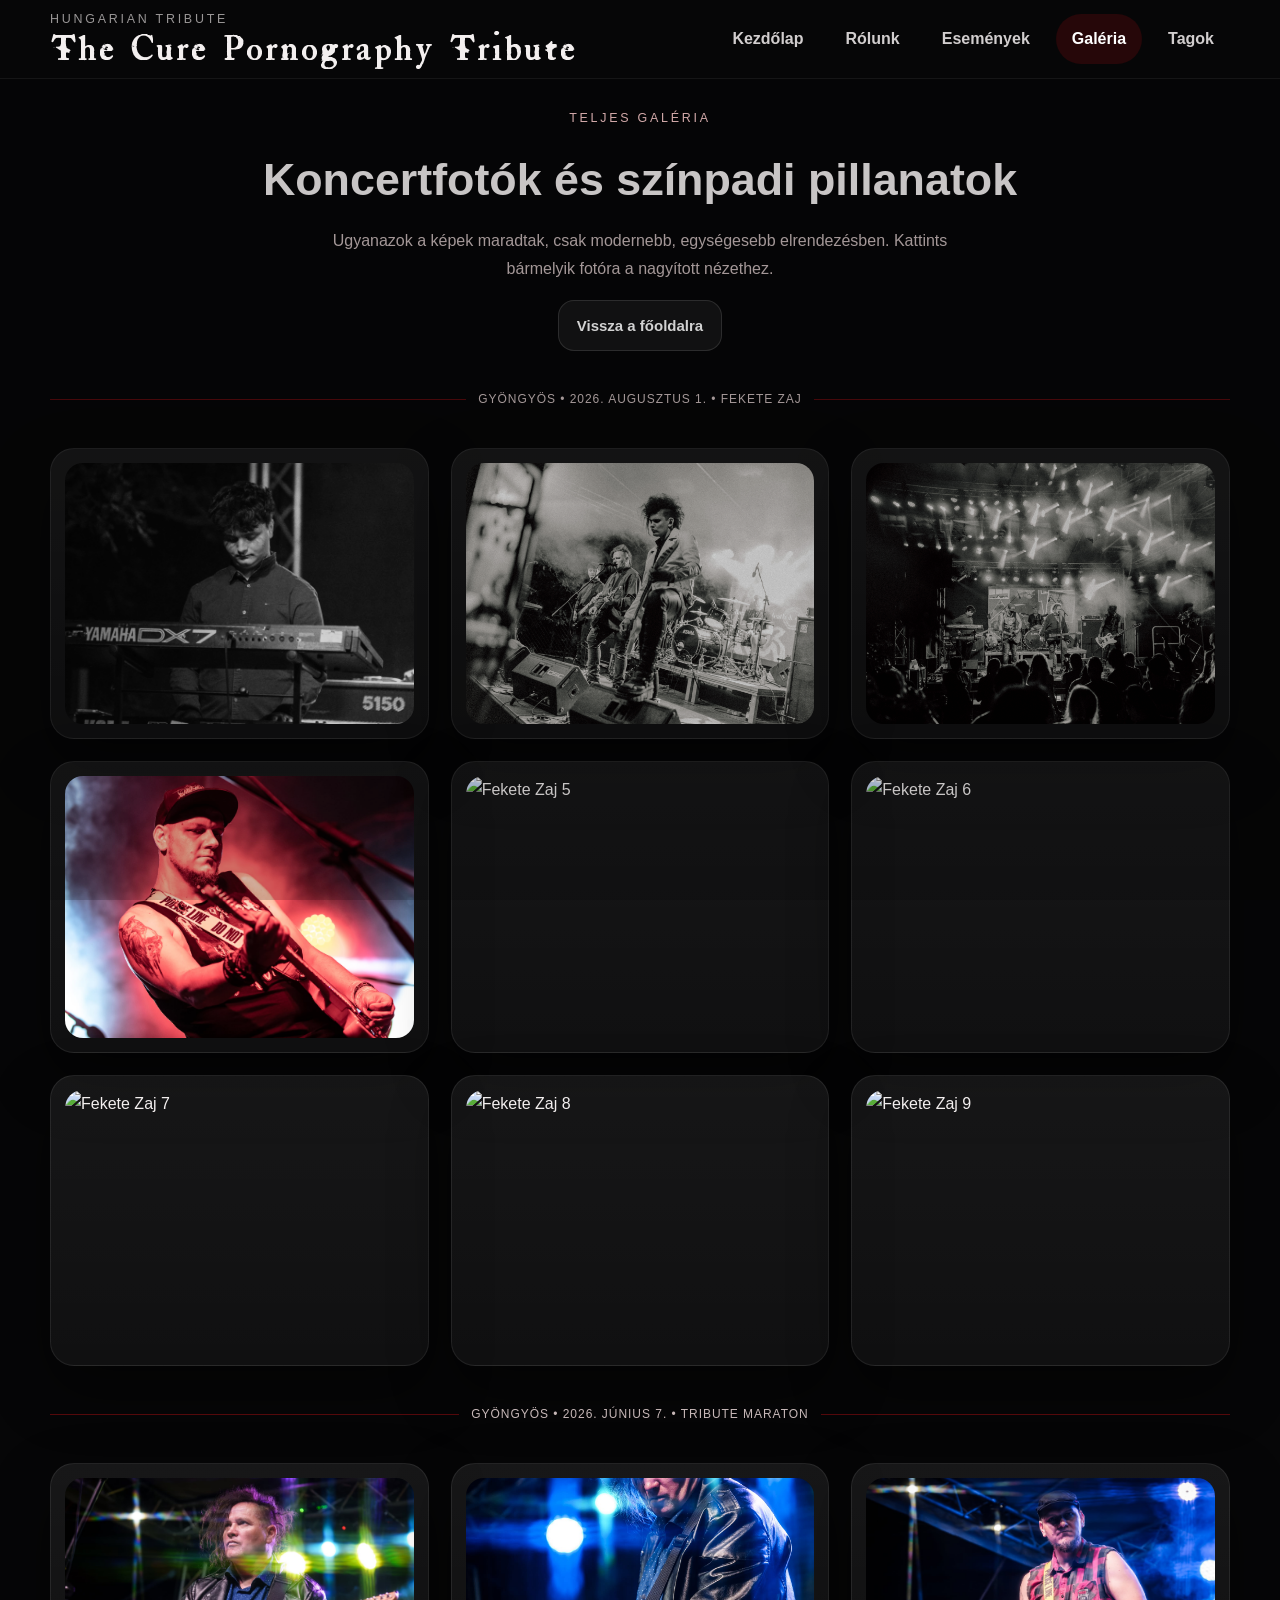
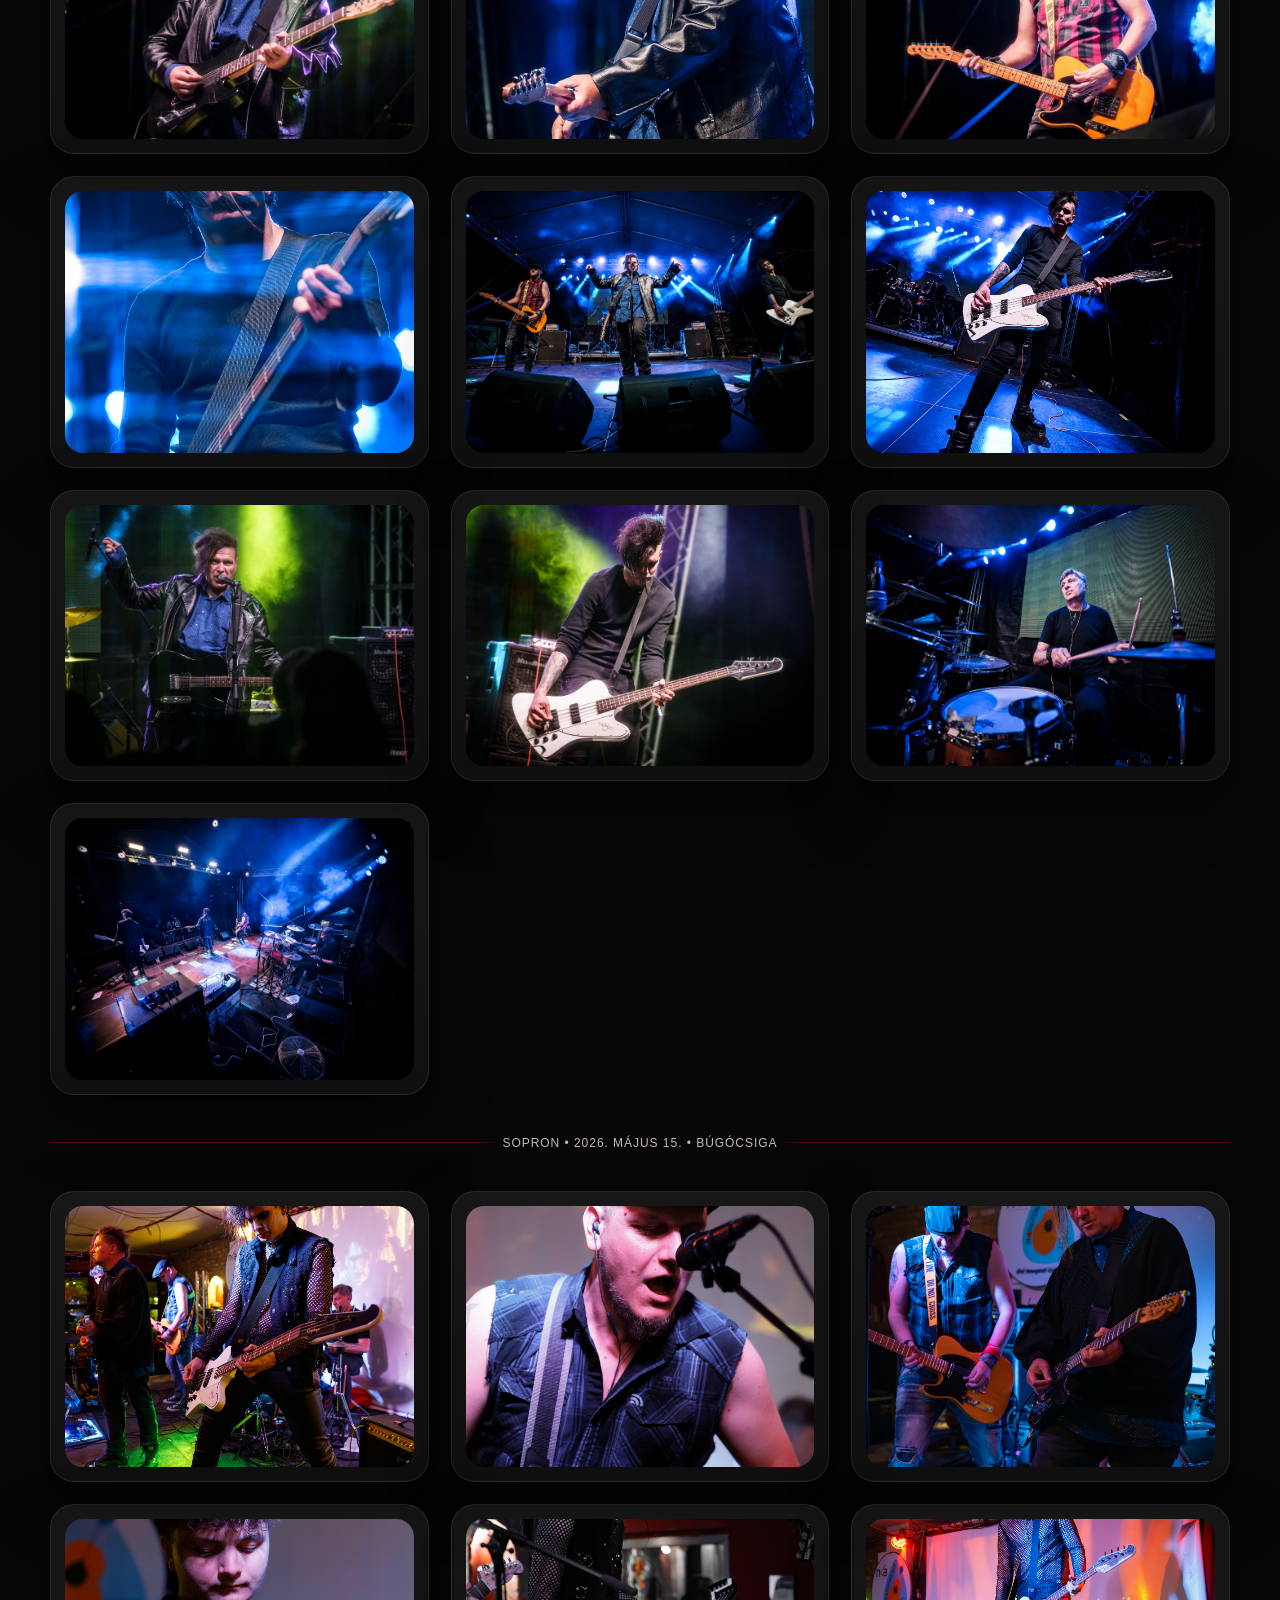
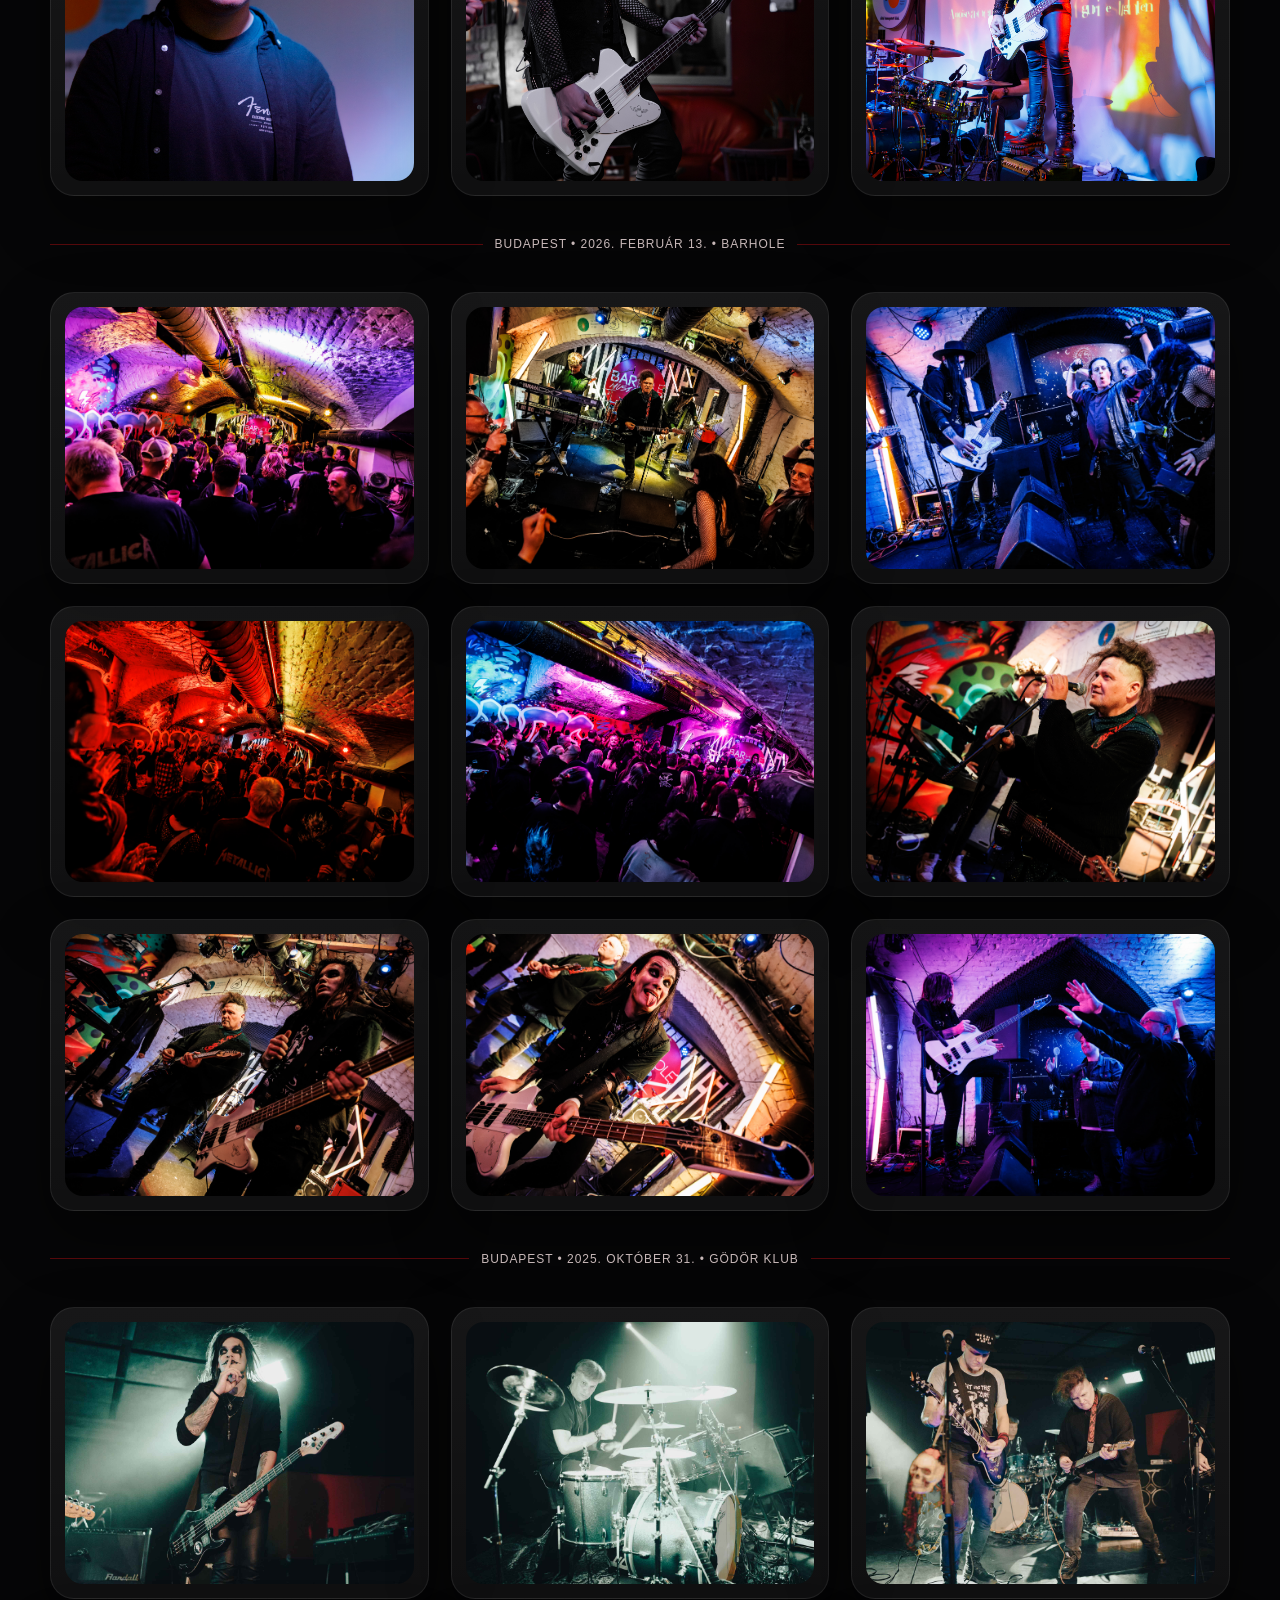
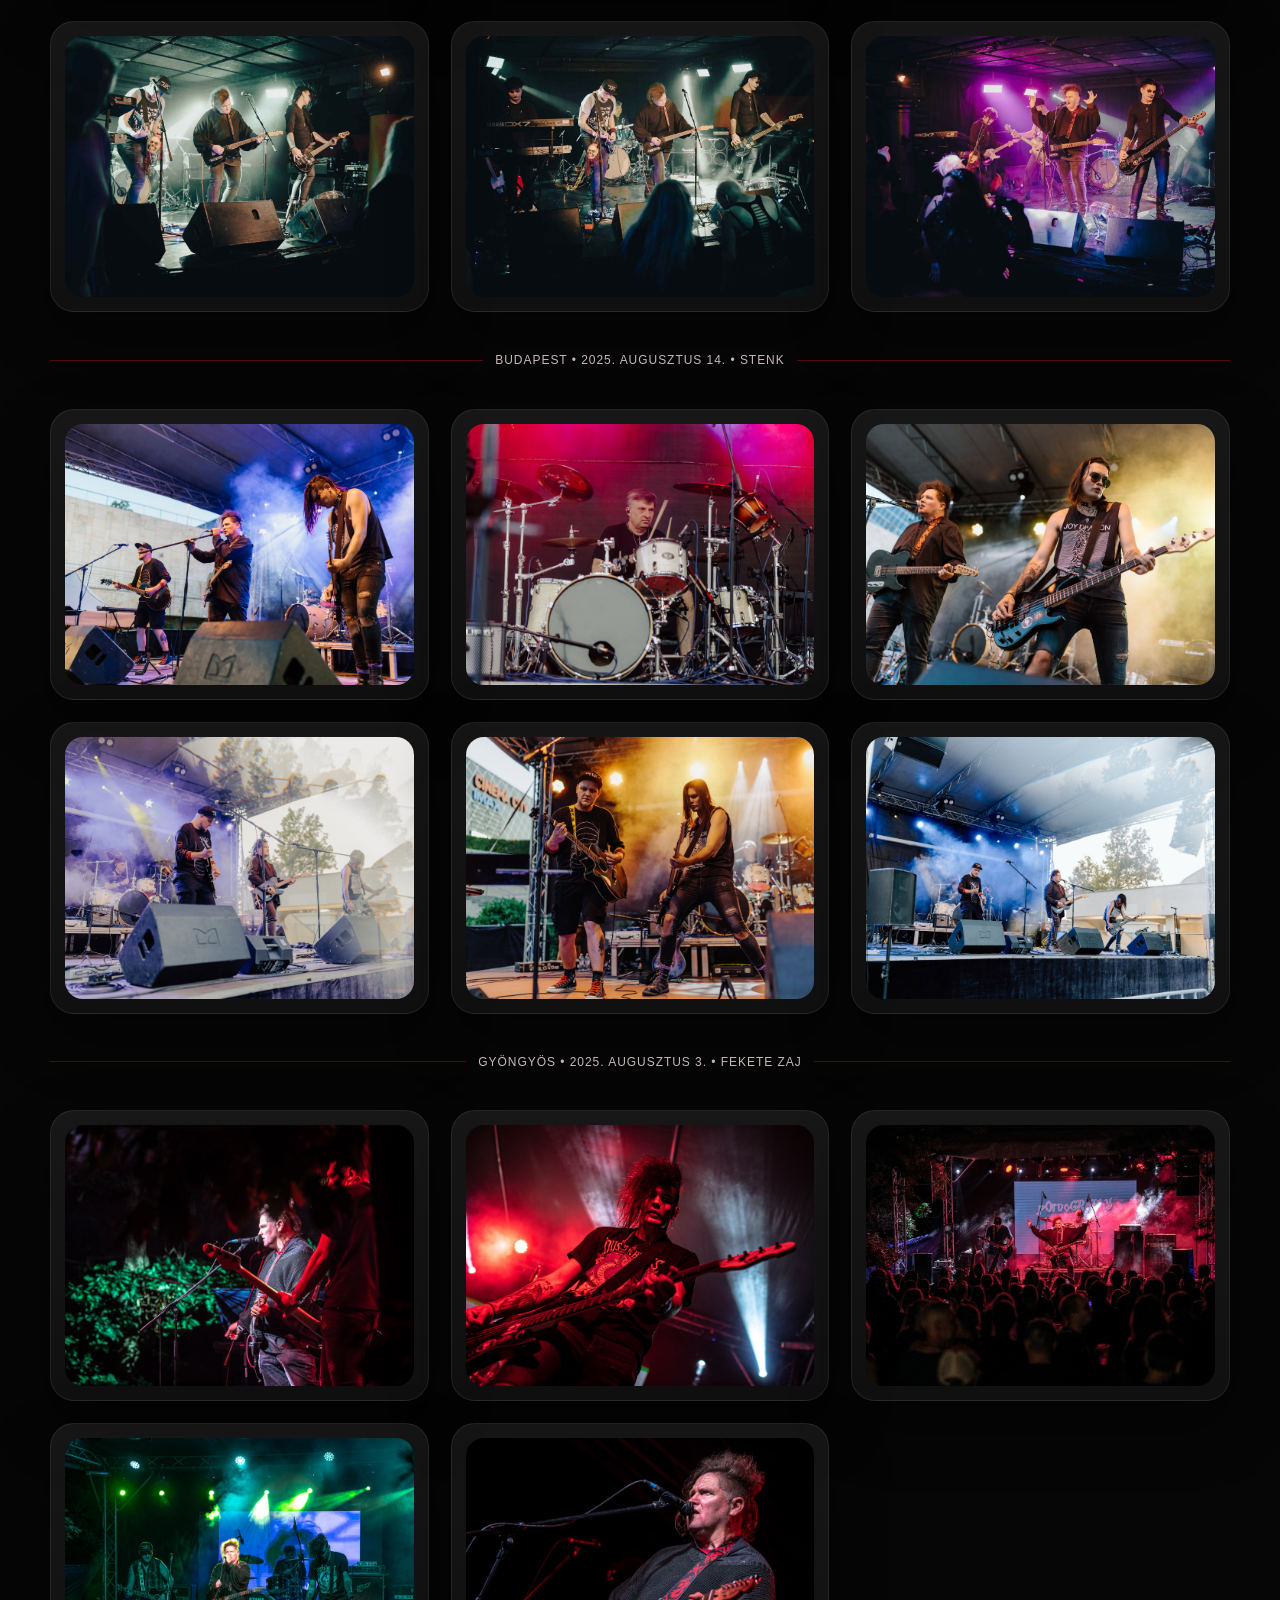
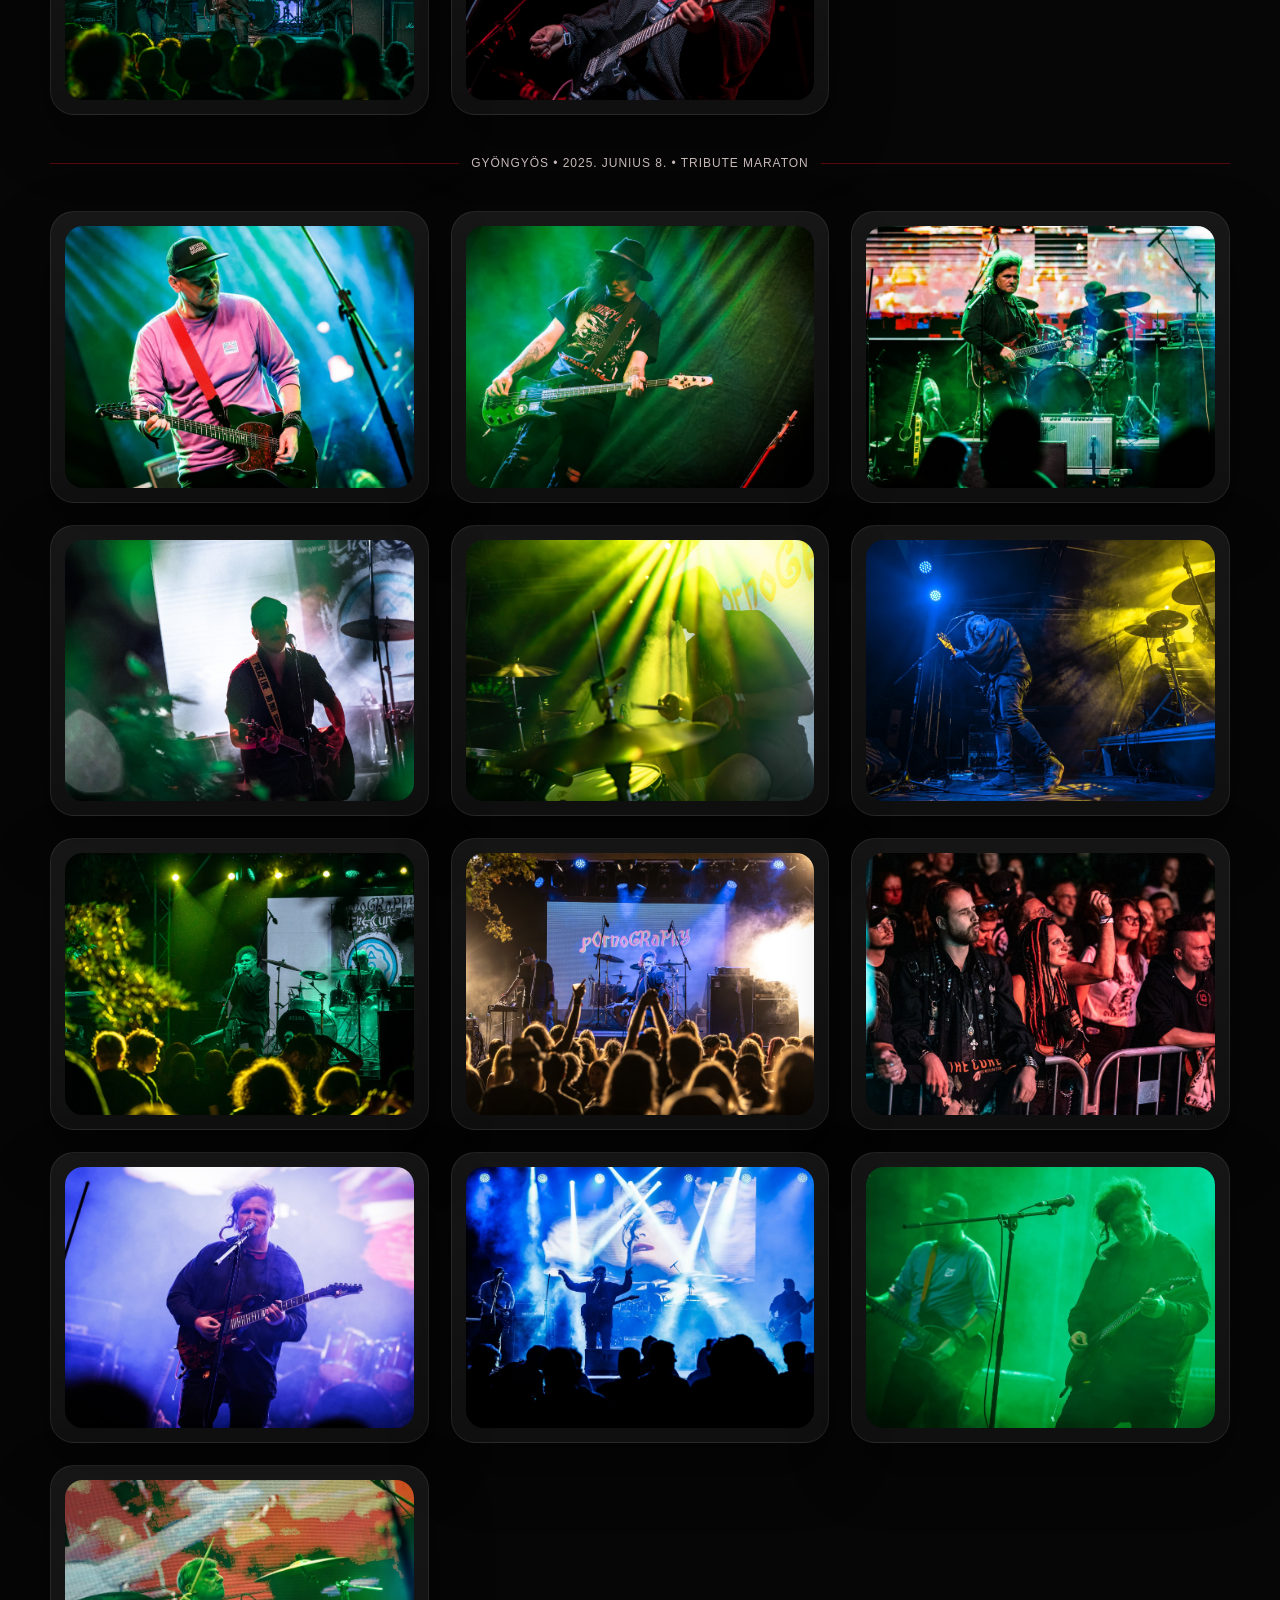
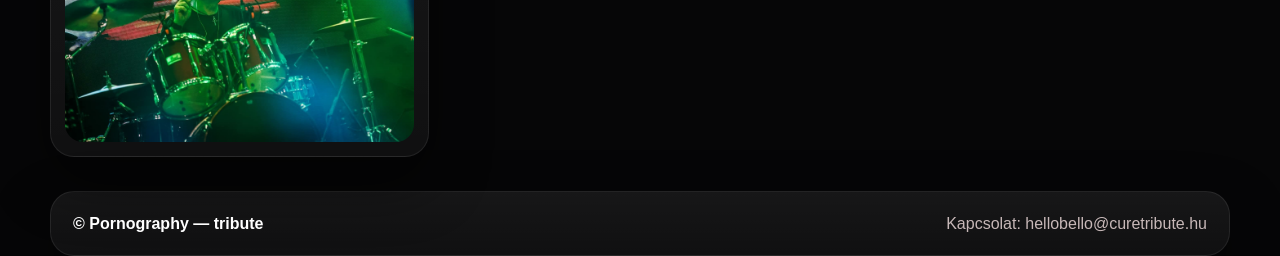
==== commit 96f0f356: "stenk kesz" ====
--- a/index2.html
+++ b/index2.html
@@ -14,6 +14,7 @@
   <title>The Cure Pornography Tribute – Galéria</title>
   <link rel="stylesheet" href="style.css">
   <script src="JavaScript/app.js" defer></script>
+  <script src="JavaScript/index2.js" defer></script>
 </head>
 <body>
   <header class="site-header">
@@ -93,6 +94,12 @@
       <div class="gallery-card reveal"><img src="./Images/2025.10.31 Godor/godor5.jpg" alt="Godor 5" data-open-modal="true"></div>
       <div class="gallery-card reveal"><img src="./Images/2025.10.31 Godor/godor6.jpg" alt="Godor 6" data-open-modal="true"></div>
       <div class="concert-divider"><span>Budapest • 2025. augusztus 14. • Stenk</span></div>
+      <div class="gallery-card reveal"><img src="./Images/2025.08.15 Stenk/stenk1.jpg" alt="Stenk 1" data-open-modal="true"></div>
+      <div class="gallery-card reveal"><img src="./Images/2025.08.15 Stenk/stenk2.jpg" alt="Stenk 2" data-open-modal="true"></div>
+      <div class="gallery-card reveal"><img src="./Images/2025.08.15 Stenk/stenk3.jpg" alt="Stenk 3" data-open-modal="true"></div>
+      <div class="gallery-card reveal"><img src="./Images/2025.08.15 Stenk/stenk4.jpg" alt="Stenk 4" data-open-modal="true"></div>
+      <div class="gallery-card reveal"><img src="./Images/2025.08.15 Stenk/stenk5.jpg" alt="Stenk 5" data-open-modal="true"></div>
+      <div class="gallery-card reveal"><img src="./Images/2025.08.15 Stenk/stenk6.jpg" alt="Stenk 6" data-open-modal="true"></div>
       <div class="concert-divider"><span>Gyöngyös • 2025. augusztus 3. • Fekete Zaj</span></div>
       <div class="gallery-card reveal"><img src="./Images/2025.08.03 Fekete Zaj/feketezaj1.jpg" alt="Fekete Zaj 1" data-open-modal="true"></div>
       <div class="gallery-card reveal"><img src="./Images/2025.08.03 Fekete Zaj/feketezaj2.jpg" alt="Fekete Zaj 2" data-open-modal="true"></div>
--- a/style.css
+++ b/style.css
@@ -833,7 +833,7 @@
   top: 78px;
   width: 100%;
   height: 3px;
-  z-index: 1999;
+  z-index: 99999;
   background: transparent;
   pointer-events: none;
 }
@@ -1082,11 +1082,13 @@
 .concert-divider {
   grid-column: 1 / -1;
   width: 100%;
-  height: 30px;
-  margin: 10px 0;
+  max-width: 100%;
+  box-sizing: border-box;
+  margin: 16px 0;
   display: flex;
   align-items: center;
-  gap: 14px;
+  gap: 12px;
+  overflow: hidden;
 }
 
 .concert-divider::before,
@@ -1095,12 +1097,33 @@
   flex: 1;
   height: 1px;
   background: rgba(183, 15, 18, 0.45);
+  min-width: 15px;
 }
 
 .concert-divider span {
-  white-space: nowrap;
+  white-space: normal;
+  text-align: center;
+  word-break: break-word;
   color: #c7b8b8;
   font-size: 0.75rem;
   letter-spacing: 0.08em;
   text-transform: uppercase;
+}
+body.modal-open {
+  overflow: hidden !important;
+}
+
+body.modal-open .scroll-bar {
+  opacity: 0 !important;
+  visibility: hidden !important;
+}
+html.modal-open,
+body.modal-open {
+  overflow: hidden !important;
+  height: 100% !important;
+  overscroll-behavior: none !important;
+}
+
+body.modal-open .scroll-bar {
+  display: none !important;
 }
